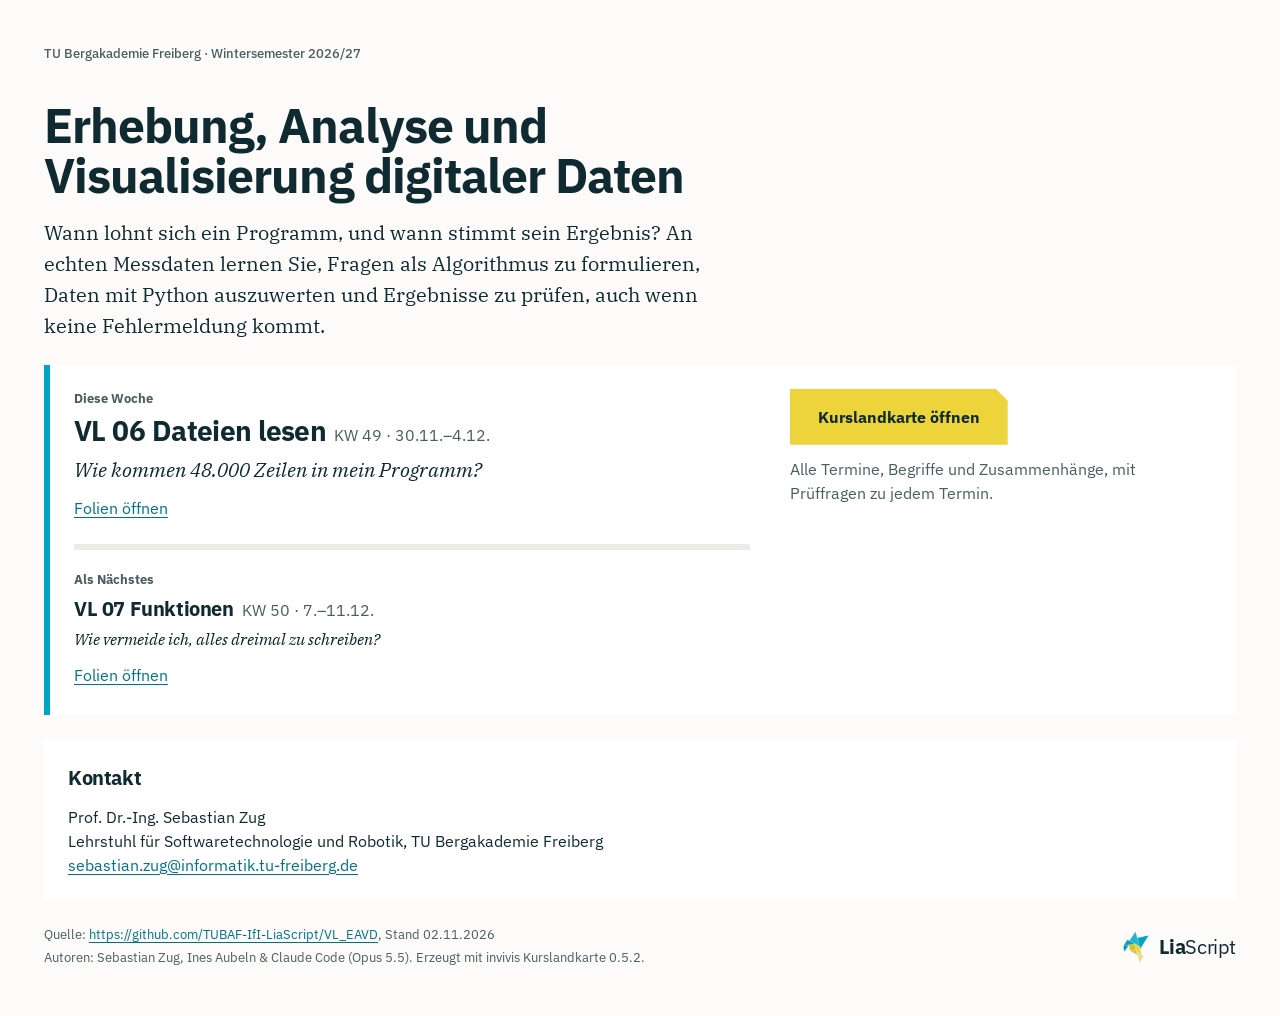
==== docs/index.html @ 2796452f "VL 02: Datensatzauszug, Fehlerübung, Mermaid-Grafik, helle Konsole Rückblick mit Auszug aus fichtelb" ====
<!doctype html>
<html lang="de">
<head>
<meta charset="utf-8">
<meta name="viewport" content="width=device-width, initial-scale=1">
<meta name="description" content="Wann lohnt sich ein Programm, und wann stimmt sein Ergebnis? An echten Messdaten lernen Sie, Fragen als Algorithmus zu formulieren, Daten mit Python auszuwerten und Ergebnisse zu prüfen, auch wenn keine Fehlermeldung kommt.">
<meta name="author" content="Sebastian Zug, Ines Aubeln &amp; Claude Code (Opus 5.5)">
<meta name="generator" content="invivis-kurslandkarte 0.5.2">
<title>Erhebung, Analyse und Visualisierung digitaler Daten</title>
<link rel="preconnect" href="https://fonts.googleapis.com">
<link rel="preconnect" href="https://fonts.gstatic.com" crossorigin>
<link rel="stylesheet" href="https://fonts.googleapis.com/css2?family=IBM+Plex+Sans:wght@400;500;700&family=IBM+Plex+Serif:ital,wght@0,400;0,600;1,400&display=swap">
<style>
/* Kursseite nach der Lia Designsprache (Version 82), gleiche Bausteine wie die Kurslandkarte:
   Tinte auf Papier · IBM Plex · Flächen mit 6-px-Fuge · Radius 0 · Größen 13/16/20/28/48 · eine Hauptaktion in Raps */
:root {
  --bg: #FCFBF9; --surface: #FFFFFF; --gap: #ECEBE7; --ink: #0F2A30; --muted: #4A5D61;
  --link: #00718A; --brand: #00A3C7; --action: #ECD43A; --on-action: #0F2A30; --on-ink: #FCFBF9; --focus: #0F2A30;
  --sans: "IBM Plex Sans", "Segoe UI", system-ui, sans-serif;
  --serif: "IBM Plex Serif", Georgia, serif;
  --cut: 12px;
  color-scheme: light;
}
@media (prefers-color-scheme: dark) {
  :root:not([data-theme="light"]) { --bg: #0A1C21; --surface: #10292F; --gap: #173840; --ink: #EEF2F1; --muted: #A9BCBF; --link: #7FD3E6; --on-ink: #0F2A30; --focus: #ECD43A; color-scheme: dark; }
}
:root[data-theme="dark"] { --bg: #0A1C21; --surface: #10292F; --gap: #173840; --ink: #EEF2F1; --muted: #A9BCBF; --link: #7FD3E6; --on-ink: #0F2A30; --focus: #ECD43A; color-scheme: dark; }
* { box-sizing: border-box; }
body { margin: 0; background: var(--bg); color: var(--ink); font-family: var(--sans); font-size: 16px; line-height: 1.5; }
a { color: var(--link); text-underline-offset: 3px; }
:focus-visible { outline: 3px solid var(--focus); outline-offset: 3px; }
p { margin: 0; }
.wrap {
  max-width: 1240px; margin: 0 auto; display: grid; gap: 24px;
  padding-left: max(24px, env(safe-area-inset-left, 0px)); padding-right: max(24px, env(safe-area-inset-right, 0px)); padding-block: 32px 40px;
}
@media (max-width: 600px) { .wrap { padding-left: max(16px, env(safe-area-inset-left, 0px)); padding-right: max(16px, env(safe-area-inset-right, 0px)); padding-block: 24px 32px; } }

/* Kopf: wie in der Karte, eine Zeile */
.kopf { display: flex; flex-wrap: wrap; align-items: center; gap: 8px 16px; min-height: 44px; }
.kopf picture, .kopf img { display: block; height: 40px; width: auto; flex: none; }
.kopf .kicker { font-size: 13px; font-weight: 500; color: var(--muted); }

/* Titel */
.titel { display: grid; gap: 16px; max-width: 70ch; }
h1 { margin: 0; font-size: 48px; font-weight: 700; line-height: 1.05; letter-spacing: -0.02em; text-wrap: balance; }
@media (max-width: 600px) { h1 { font-size: 28px; } }
.lead { font-family: var(--serif); font-size: 20px; line-height: 1.55; }

/* Woche: Fläche mit Lia-Blau-Kante; links die Termine, rechts die Hauptaktion */
.woche {
  background: var(--surface); box-shadow: inset 6px 0 0 var(--brand);
  padding: 24px 24px 24px 30px;
  display: grid; grid-template-columns: minmax(0, 1.6fr) minmax(0, 1fr); gap: 24px 40px; align-items: start;
}
@media (max-width: 860px) { .woche { grid-template-columns: minmax(0, 1fr); } }
.termine { display: grid; gap: 20px; min-width: 0; }
.termin { display: grid; gap: 8px; }
.termin-gruppe { display: grid; gap: 8px; }
.termin-gruppe + .termin-gruppe { padding-top: 26px; box-shadow: inset 0 6px 0 var(--gap); }
.w-kicker { font-size: 13px; font-weight: 700; color: var(--muted); }
.w-titel { font-size: 28px; font-weight: 700; letter-spacing: -0.02em; line-height: 1.1; }
.w-titel .d { font-size: 16px; font-weight: 400; letter-spacing: 0; color: var(--muted); margin-inline-start: 8px; }
.termin.klein .w-titel { font-size: 20px; }
.w-frage { font-family: var(--serif); font-size: 20px; font-style: italic; line-height: 1.45; }
.termin.klein .w-frage { font-size: 16px; }
.w-links { display: flex; flex-wrap: wrap; gap: 4px 20px; }
.w-links a, .w-links span { min-height: 32px; display: inline-flex; align-items: center; }
.w-links span { color: var(--muted); }
.aktion { display: grid; gap: 12px; align-content: start; }
.aktion p { color: var(--muted); }
/* Hauptaktion: Raps, 45°-Schnitt oben rechts – die einzige auf der Seite */
.karte {
  display: inline-flex; align-items: center; width: fit-content; min-height: 56px; padding: 0 28px;
  background: var(--action); color: var(--on-action); font-weight: 700; text-decoration: none;
  clip-path: polygon(0 0, calc(100% - var(--cut)) 0, 100% var(--cut), 100% 100%, 0 100%);
}
.karte:visited { color: var(--on-action); }
.karte:hover { text-decoration: underline; }
.karte:focus-visible { clip-path: none; }

/* Inhalte als Flächen mit Fuge */
.inhalte { display: grid; grid-template-columns: repeat(auto-fit, minmax(min(100%, 360px), 1fr)); gap: 6px; }
.inhalte:empty { display: none; }
.inhalte > section { background: var(--surface); padding: 24px; display: grid; gap: 12px; align-content: start; min-width: 0; }
.inhalte h2 { margin: 0; font-size: 20px; font-weight: 700; letter-spacing: -0.02em; }
.inhalte ol, .inhalte ul { margin: 0; padding-left: 1.3em; display: grid; gap: 6px; }
.inhalte dl { margin: 0; display: grid; grid-template-columns: max-content 1fr; gap: 6px 24px; }
.inhalte dt { color: var(--muted); }
.inhalte dd { margin: 0; }
@media (max-width: 560px) { .inhalte dl { grid-template-columns: 1fr; gap: 2px; } .inhalte dd { margin-bottom: 8px; } }

footer { font-size: 13px; color: var(--muted); display: grid; grid-template-columns: minmax(0, 1fr); gap: 4px; }
footer p:empty { display: none; }
.fuss-marke { display: inline-flex; align-items: center; gap: 10px; width: fit-content; min-height: 44px; margin-bottom: 8px; color: var(--ink); text-decoration: none; }
.fuss-marke picture, .fuss-marke img { display: block; height: 32px; width: auto; }
.lia-wordmark { font-size: 20px; font-weight: 400; letter-spacing: -0.02em; }
.lia-wordmark b { font-weight: 700; }
.fuss-marke:hover .lia-wordmark { text-decoration: underline; text-underline-offset: 3px; }
/* Marke am rechten Rand, Text links in einer Spalte */
footer { grid-template-columns: minmax(0, 1fr) auto; column-gap: 32px; }
footer > p { grid-column: 1; }
footer > .fuss-marke { grid-column: 2; grid-row: 1 / span 4; justify-self: end; align-self: start; margin-bottom: 0; }
@media (max-width: 600px) { footer { grid-template-columns: minmax(0, 1fr); } footer > .fuss-marke { grid-column: 1; grid-row: auto; order: 9; margin-top: 8px; } }

</style>
</head>
<body>
<div class="wrap">
  <header class="kopf"><span class="kicker">TU Bergakademie Freiberg · Wintersemester 2026/27</span></header>

  <div class="titel">
    <h1>Erhebung, Analyse und Visualisierung digitaler Daten</h1>
    <p class="lead">Wann lohnt sich ein Programm, und wann stimmt sein Ergebnis? An echten Messdaten lernen Sie, Fragen als Algorithmus zu formulieren, Daten mit Python auszuwerten und Ergebnisse zu prüfen, auch wenn keine Fehlermeldung kommt.</p>
  </div>

  <section class="woche" aria-label="Aktuelle Termine">
    <div class="termine" id="woche" aria-live="polite"></div>
    <div class="aktion">
      <a class="karte" href="kurslandkarte/">Kurslandkarte öffnen</a>
      <p>Alle Termine, Begriffe und Zusammenhänge, mit Prüffragen zu jedem Termin.</p>
    </div>
  </section>

  <div class="inhalte" id="inhalte"><h2>Kontakt</h2>
<p>Prof. Dr.-Ing. Sebastian Zug<br>Lehrstuhl für Softwaretechnologie und Robotik, TU Bergakademie Freiberg<br><a href="mailto:sebastian.zug@informatik.tu-freiberg.de">sebastian.zug@informatik.tu-freiberg.de</a></p></div>

  <footer>
    <a class="fuss-marke" href="https://liascript.github.io/" title="LiaScript"><picture><source srcset="[data-uri]" media="(prefers-color-scheme: dark)"><img src="[data-uri]" alt="LiaScript" height="40"></picture><span class="lia-wordmark"><b>Lia</b>Script</span></a>
    <p></p>
    <p>Quelle: <a href="https://github.com/TUBAF-IfI-LiaScript/VL_EAVD">https://github.com/TUBAF-IfI-LiaScript/VL_EAVD</a>, Stand 02.11.2026</p>
    <p>Autoren: Sebastian Zug, Ines Aubeln &amp; Claude Code (Opus 5.5). Erzeugt mit invivis Kurslandkarte 0.5.2.</p>
  </footer>
</div>
<script id="termine" type="application/json">[{"key": "0", "label": "VL 00", "kurz": "Motivation", "datum": "2026-10-19", "wann": "KW 43 · 19.–23.10.", "url": "https://liascript.github.io/course/?https://raw.githubusercontent.com/TUBAF-IfI-LiaScript/VL_EAVD/master/00_Motivation.md", "frage": "Warum sollte ich programmieren lernen?", "pdf": "pdf/00_Motivation.pdf"}, {"key": "1", "label": "VL 01", "kurz": "Problem → Programm", "datum": "2026-10-26", "wann": "KW 44 · 26.–30.10.", "url": "https://liascript.github.io/course/?https://raw.githubusercontent.com/TUBAF-IfI-LiaScript/VL_EAVD/master/01_VomProblemZumProgramm.md", "frage": "Wo hört die Tabellenkalkulation auf?", "pdf": "pdf/01_VomProblemZumProgramm.pdf"}, {"key": "2", "label": "VL 02", "kurz": "Erste Schritte", "datum": "2026-11-02", "wann": "KW 45 · 2.–6.11.", "url": "https://liascript.github.io/course/?https://raw.githubusercontent.com/TUBAF-IfI-LiaScript/VL_EAVD/master/02_ErsteSchritte.md", "frage": "Was macht der Rechner mit „-1,9“ aus unserer Datei?", "pdf": "pdf/02_ErsteSchritte.pdf"}, {"key": "3", "label": "VL 03", "kurz": "Prüfen & Wiederholen", "datum": "2026-11-09", "wann": "KW 46 · 9.–13.11.", "url": "https://liascript.github.io/course/?https://raw.githubusercontent.com/TUBAF-IfI-LiaScript/VL_EAVD/master/03_PruefenUndWiederholen.md", "frage": "An wie vielen Tagen gab es 2024 Frost?", "pdf": null}, {"key": "4", "label": "VL 04", "kurz": "Muster", "datum": "2026-11-16", "wann": "KW 47 · 16.–20.11.", "url": "https://liascript.github.io/course/?https://raw.githubusercontent.com/TUBAF-IfI-LiaScript/VL_EAVD/master/04_MusterInMessreihen.md", "frage": "Wie lang war die längste Frostperiode?", "pdf": null}, {"key": "5", "label": "VL 05", "kurz": "Daten sammeln", "datum": "2026-11-23", "wann": "KW 48 · 23.–27.11.", "url": "https://liascript.github.io/course/?https://raw.githubusercontent.com/TUBAF-IfI-LiaScript/VL_EAVD/master/05_DatenSammeln.md", "frage": "Welches war der wärmste Tag jedes Jahres?", "pdf": null}, {"key": "6", "label": "VL 06", "kurz": "Dateien lesen", "datum": "2026-11-30", "wann": "KW 49 · 30.11.–4.12.", "url": "https://liascript.github.io/course/?https://raw.githubusercontent.com/TUBAF-IfI-LiaScript/VL_EAVD/master/06_DateienLesen.md", "frage": "Wie kommen 48.000 Zeilen in mein Programm?", "pdf": null}, {"key": "7", "label": "VL 07", "kurz": "Funktionen", "datum": "2026-12-07", "wann": "KW 50 · 7.–11.12.", "url": "https://liascript.github.io/course/?https://raw.githubusercontent.com/TUBAF-IfI-LiaScript/VL_EAVD/master/07_Funktionen.md", "frage": "Wie vermeide ich, alles dreimal zu schreiben?", "pdf": null}, {"key": "8", "label": "VL 08", "kurz": "Demo MicroPython", "datum": "2026-12-14", "wann": "KW 51 · 14.–18.12.", "url": "https://liascript.github.io/course/?https://raw.githubusercontent.com/TUBAF-IfI-LiaScript/VL_EAVD/master/08_DemoMicroPython.md", "frage": "Wo kommen die Daten eigentlich her?", "pdf": null}, {"key": "9", "label": "VL 09", "kurz": "Strukturieren", "datum": "2027-01-04", "wann": "KW 1 · 4.–8.1.", "url": "https://liascript.github.io/course/?https://raw.githubusercontent.com/TUBAF-IfI-LiaScript/VL_EAVD/master/09_ProgrammeStrukturieren.md", "frage": "Wie organisiere ich Code, der wächst?", "pdf": null}, {"key": "10", "label": "VL 10", "kurz": "NumPy", "datum": "2027-01-11", "wann": "KW 2 · 11.–15.1.", "url": "https://liascript.github.io/course/?https://raw.githubusercontent.com/TUBAF-IfI-LiaScript/VL_EAVD/master/10_Bibliotheken.md", "frage": "Warum muss ich das Rad nicht neu erfinden?", "pdf": null}, {"key": "11", "label": "VL 11", "kurz": "pandas I", "datum": "2027-01-18", "wann": "KW 3 · 18.–22.1.", "url": "https://liascript.github.io/course/?https://raw.githubusercontent.com/TUBAF-IfI-LiaScript/VL_EAVD/master/11_PandasEinlesen.md", "frage": "48.000 Zeilen in einer Anweisung?", "pdf": null}, {"key": "12", "label": "VL 12", "kurz": "pandas II", "datum": "2027-01-25", "wann": "KW 4 · 25.–29.1.", "url": "https://liascript.github.io/course/?https://raw.githubusercontent.com/TUBAF-IfI-LiaScript/VL_EAVD/master/12_PandasAggregieren.md", "frage": "Wie fasse ich Jahrzehnte zusammen?", "pdf": null}, {"key": "13", "label": "VL 13", "kurz": "Visualisierung", "datum": "2027-02-01", "wann": "KW 5 · 1.–5.2.", "url": "https://liascript.github.io/course/?https://raw.githubusercontent.com/TUBAF-IfI-LiaScript/VL_EAVD/master/13_Visualisierung.md", "frage": "Wie zeige ich, was ich gefunden habe?", "pdf": null}, {"key": "14", "label": "VL 14", "kurz": "Datenqualität", "datum": "2027-02-08", "wann": "KW 6 · 8.–12.2.", "url": "https://liascript.github.io/course/?https://raw.githubusercontent.com/TUBAF-IfI-LiaScript/VL_EAVD/master/14_Datenqualitaet.md", "frage": "Kann ich meinem Ergebnis trauen?", "pdf": null}]</script>
<script>
// Abschnitte (Lernziele, Organisation, Kontakt) kommen als <h2>…</h2> + Inhalt; je Abschnitt eine Fläche
(() => {
  const box = document.getElementById("inhalte");
  const teile = []; let cur = null;
  [...box.childNodes].forEach(n => {
    if (n.nodeType === 1 && n.tagName === "H2") { cur = document.createElement("section"); teile.push(cur); }
    if (cur && !(n.nodeType === 3 && !n.textContent.trim())) cur.appendChild(n);
  });
  box.replaceChildren(...teile);
})();
// Termine: diese Woche (sonst der erste), danach die nächste Woche mit Terminen
const T = JSON.parse(document.getElementById("termine").textContent);
const heute = new Date(); heute.setHours(12, 0, 0, 0);
const iso = (d) => d.toISOString().slice(0, 10);
const montag = new Date(heute); montag.setDate(heute.getDate() - ((heute.getDay() + 6) % 7));
const sonntag = new Date(montag); sonntag.setDate(montag.getDate() + 6);
const termin = (t, klein) => `<div class="termin${klein ? " klein" : ""}">
  <p class="w-titel">${t.label} ${t.kurz}<span class="d">${t.wann}</span></p>
  ${t.frage ? `<p class="w-frage">${t.frage}</p>` : ""}
  <div class="w-links">${t.url ? `<a href="${t.url}">Folien öffnen</a>` : `<span>Material folgt</span>`}${t.pdf ? `<a href="${t.pdf}" title="Druckfassung; Quizze und Code laufen nur in den Folien">PDF öffnen</a>` : ""}</div>
</div>`;
const diese = T.filter(t => t.datum >= iso(montag) && t.datum <= iso(sonntag));
const erster = T.find(t => t.datum > iso(sonntag));
let naechste = [];
if (erster) {
  const [y, m, d] = erster.datum.split("-").map(Number);
  const mo = new Date(Date.UTC(y, m - 1, d)); mo.setUTCDate(mo.getUTCDate() - ((mo.getUTCDay() + 6) % 7));
  const so = new Date(mo); so.setUTCDate(mo.getUTCDate() + 6);
  naechste = T.filter(t => t.datum >= iso(mo) && t.datum <= iso(so));
}
const teile = [];
if (diese.length) teile.push(`<span class="w-kicker">Diese Woche</span>` + diese.map(t => termin(t, false)).join(""));
if (naechste.length) teile.push(`<span class="w-kicker">${T[0].datum > iso(heute) ? "Los geht es mit" : "Als Nächstes"}</span>` + naechste.map(t => termin(t, diese.length > 0)).join(""));
const box = document.getElementById("woche");
if (teile.length) box.innerHTML = teile.map(x => `<div class="termin-gruppe">${x}</div>`).join("");
else box.innerHTML = `<span class="w-kicker">Semester beendet</span><p>Alle Termine finden Sie in der Kurslandkarte.</p>`;
</script>
</body>
</html>
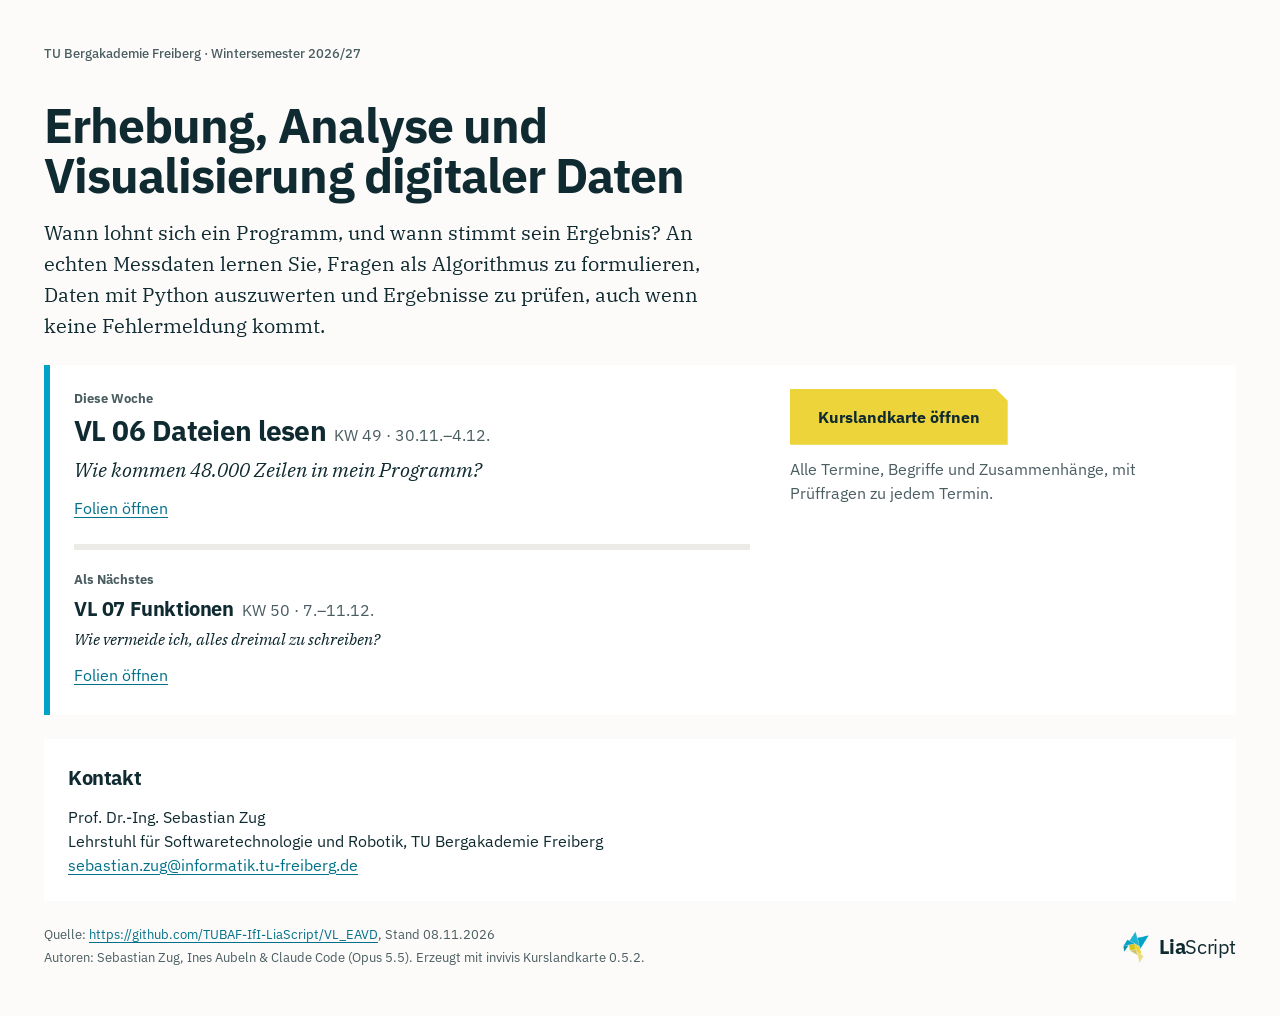
==== commit 8ec2b98c: "VL 03 freigegeben, PDF vorab; helle Konsole zentral für alle Vorlesungen VL 03 in FREIGEGEBEN und PD" ====
--- a/docs/index.html
+++ b/docs/index.html
@@ -128,11 +128,11 @@
   <footer>
     <a class="fuss-marke" href="https://liascript.github.io/" title="LiaScript"><picture><source srcset="[data-uri]" media="(prefers-color-scheme: dark)"><img src="[data-uri]" alt="LiaScript" height="40"></picture><span class="lia-wordmark"><b>Lia</b>Script</span></a>
     <p></p>
-    <p>Quelle: <a href="https://github.com/TUBAF-IfI-LiaScript/VL_EAVD">https://github.com/TUBAF-IfI-LiaScript/VL_EAVD</a>, Stand 02.11.2026</p>
+    <p>Quelle: <a href="https://github.com/TUBAF-IfI-LiaScript/VL_EAVD">https://github.com/TUBAF-IfI-LiaScript/VL_EAVD</a>, Stand 08.11.2026</p>
     <p>Autoren: Sebastian Zug, Ines Aubeln &amp; Claude Code (Opus 5.5). Erzeugt mit invivis Kurslandkarte 0.5.2.</p>
   </footer>
 </div>
-<script id="termine" type="application/json">[{"key": "0", "label": "VL 00", "kurz": "Motivation", "datum": "2026-10-19", "wann": "KW 43 · 19.–23.10.", "url": "https://liascript.github.io/course/?https://raw.githubusercontent.com/TUBAF-IfI-LiaScript/VL_EAVD/master/00_Motivation.md", "frage": "Warum sollte ich programmieren lernen?", "pdf": "pdf/00_Motivation.pdf"}, {"key": "1", "label": "VL 01", "kurz": "Problem → Programm", "datum": "2026-10-26", "wann": "KW 44 · 26.–30.10.", "url": "https://liascript.github.io/course/?https://raw.githubusercontent.com/TUBAF-IfI-LiaScript/VL_EAVD/master/01_VomProblemZumProgramm.md", "frage": "Wo hört die Tabellenkalkulation auf?", "pdf": "pdf/01_VomProblemZumProgramm.pdf"}, {"key": "2", "label": "VL 02", "kurz": "Erste Schritte", "datum": "2026-11-02", "wann": "KW 45 · 2.–6.11.", "url": "https://liascript.github.io/course/?https://raw.githubusercontent.com/TUBAF-IfI-LiaScript/VL_EAVD/master/02_ErsteSchritte.md", "frage": "Was macht der Rechner mit „-1,9“ aus unserer Datei?", "pdf": "pdf/02_ErsteSchritte.pdf"}, {"key": "3", "label": "VL 03", "kurz": "Prüfen & Wiederholen", "datum": "2026-11-09", "wann": "KW 46 · 9.–13.11.", "url": "https://liascript.github.io/course/?https://raw.githubusercontent.com/TUBAF-IfI-LiaScript/VL_EAVD/master/03_PruefenUndWiederholen.md", "frage": "An wie vielen Tagen gab es 2024 Frost?", "pdf": null}, {"key": "4", "label": "VL 04", "kurz": "Muster", "datum": "2026-11-16", "wann": "KW 47 · 16.–20.11.", "url": "https://liascript.github.io/course/?https://raw.githubusercontent.com/TUBAF-IfI-LiaScript/VL_EAVD/master/04_MusterInMessreihen.md", "frage": "Wie lang war die längste Frostperiode?", "pdf": null}, {"key": "5", "label": "VL 05", "kurz": "Daten sammeln", "datum": "2026-11-23", "wann": "KW 48 · 23.–27.11.", "url": "https://liascript.github.io/course/?https://raw.githubusercontent.com/TUBAF-IfI-LiaScript/VL_EAVD/master/05_DatenSammeln.md", "frage": "Welches war der wärmste Tag jedes Jahres?", "pdf": null}, {"key": "6", "label": "VL 06", "kurz": "Dateien lesen", "datum": "2026-11-30", "wann": "KW 49 · 30.11.–4.12.", "url": "https://liascript.github.io/course/?https://raw.githubusercontent.com/TUBAF-IfI-LiaScript/VL_EAVD/master/06_DateienLesen.md", "frage": "Wie kommen 48.000 Zeilen in mein Programm?", "pdf": null}, {"key": "7", "label": "VL 07", "kurz": "Funktionen", "datum": "2026-12-07", "wann": "KW 50 · 7.–11.12.", "url": "https://liascript.github.io/course/?https://raw.githubusercontent.com/TUBAF-IfI-LiaScript/VL_EAVD/master/07_Funktionen.md", "frage": "Wie vermeide ich, alles dreimal zu schreiben?", "pdf": null}, {"key": "8", "label": "VL 08", "kurz": "Demo MicroPython", "datum": "2026-12-14", "wann": "KW 51 · 14.–18.12.", "url": "https://liascript.github.io/course/?https://raw.githubusercontent.com/TUBAF-IfI-LiaScript/VL_EAVD/master/08_DemoMicroPython.md", "frage": "Wo kommen die Daten eigentlich her?", "pdf": null}, {"key": "9", "label": "VL 09", "kurz": "Strukturieren", "datum": "2027-01-04", "wann": "KW 1 · 4.–8.1.", "url": "https://liascript.github.io/course/?https://raw.githubusercontent.com/TUBAF-IfI-LiaScript/VL_EAVD/master/09_ProgrammeStrukturieren.md", "frage": "Wie organisiere ich Code, der wächst?", "pdf": null}, {"key": "10", "label": "VL 10", "kurz": "NumPy", "datum": "2027-01-11", "wann": "KW 2 · 11.–15.1.", "url": "https://liascript.github.io/course/?https://raw.githubusercontent.com/TUBAF-IfI-LiaScript/VL_EAVD/master/10_Bibliotheken.md", "frage": "Warum muss ich das Rad nicht neu erfinden?", "pdf": null}, {"key": "11", "label": "VL 11", "kurz": "pandas I", "datum": "2027-01-18", "wann": "KW 3 · 18.–22.1.", "url": "https://liascript.github.io/course/?https://raw.githubusercontent.com/TUBAF-IfI-LiaScript/VL_EAVD/master/11_PandasEinlesen.md", "frage": "48.000 Zeilen in einer Anweisung?", "pdf": null}, {"key": "12", "label": "VL 12", "kurz": "pandas II", "datum": "2027-01-25", "wann": "KW 4 · 25.–29.1.", "url": "https://liascript.github.io/course/?https://raw.githubusercontent.com/TUBAF-IfI-LiaScript/VL_EAVD/master/12_PandasAggregieren.md", "frage": "Wie fasse ich Jahrzehnte zusammen?", "pdf": null}, {"key": "13", "label": "VL 13", "kurz": "Visualisierung", "datum": "2027-02-01", "wann": "KW 5 · 1.–5.2.", "url": "https://liascript.github.io/course/?https://raw.githubusercontent.com/TUBAF-IfI-LiaScript/VL_EAVD/master/13_Visualisierung.md", "frage": "Wie zeige ich, was ich gefunden habe?", "pdf": null}, {"key": "14", "label": "VL 14", "kurz": "Datenqualität", "datum": "2027-02-08", "wann": "KW 6 · 8.–12.2.", "url": "https://liascript.github.io/course/?https://raw.githubusercontent.com/TUBAF-IfI-LiaScript/VL_EAVD/master/14_Datenqualitaet.md", "frage": "Kann ich meinem Ergebnis trauen?", "pdf": null}]</script>
+<script id="termine" type="application/json">[{"key": "0", "label": "VL 00", "kurz": "Motivation", "datum": "2026-10-19", "wann": "KW 43 · 19.–23.10.", "url": "https://liascript.github.io/course/?https://raw.githubusercontent.com/TUBAF-IfI-LiaScript/VL_EAVD/master/00_Motivation.md", "frage": "Warum sollte ich programmieren lernen?", "pdf": "pdf/00_Motivation.pdf"}, {"key": "1", "label": "VL 01", "kurz": "Problem → Programm", "datum": "2026-10-26", "wann": "KW 44 · 26.–30.10.", "url": "https://liascript.github.io/course/?https://raw.githubusercontent.com/TUBAF-IfI-LiaScript/VL_EAVD/master/01_VomProblemZumProgramm.md", "frage": "Wo hört die Tabellenkalkulation auf?", "pdf": "pdf/01_VomProblemZumProgramm.pdf"}, {"key": "2", "label": "VL 02", "kurz": "Erste Schritte", "datum": "2026-11-02", "wann": "KW 45 · 2.–6.11.", "url": "https://liascript.github.io/course/?https://raw.githubusercontent.com/TUBAF-IfI-LiaScript/VL_EAVD/master/02_ErsteSchritte.md", "frage": "Was macht der Rechner mit „-1,9“ aus unserer Datei?", "pdf": "pdf/02_ErsteSchritte.pdf"}, {"key": "3", "label": "VL 03", "kurz": "Prüfen & Wiederholen", "datum": "2026-11-09", "wann": "KW 46 · 9.–13.11.", "url": "https://liascript.github.io/course/?https://raw.githubusercontent.com/TUBAF-IfI-LiaScript/VL_EAVD/master/03_PruefenUndWiederholen.md", "frage": "An wie vielen Tagen gab es 2024 Frost?", "pdf": "pdf/03_PruefenUndWiederholen.pdf"}, {"key": "4", "label": "VL 04", "kurz": "Muster", "datum": "2026-11-16", "wann": "KW 47 · 16.–20.11.", "url": "https://liascript.github.io/course/?https://raw.githubusercontent.com/TUBAF-IfI-LiaScript/VL_EAVD/master/04_MusterInMessreihen.md", "frage": "Wie lang war die längste Frostperiode?", "pdf": null}, {"key": "5", "label": "VL 05", "kurz": "Daten sammeln", "datum": "2026-11-23", "wann": "KW 48 · 23.–27.11.", "url": "https://liascript.github.io/course/?https://raw.githubusercontent.com/TUBAF-IfI-LiaScript/VL_EAVD/master/05_DatenSammeln.md", "frage": "Welches war der wärmste Tag jedes Jahres?", "pdf": null}, {"key": "6", "label": "VL 06", "kurz": "Dateien lesen", "datum": "2026-11-30", "wann": "KW 49 · 30.11.–4.12.", "url": "https://liascript.github.io/course/?https://raw.githubusercontent.com/TUBAF-IfI-LiaScript/VL_EAVD/master/06_DateienLesen.md", "frage": "Wie kommen 48.000 Zeilen in mein Programm?", "pdf": null}, {"key": "7", "label": "VL 07", "kurz": "Funktionen", "datum": "2026-12-07", "wann": "KW 50 · 7.–11.12.", "url": "https://liascript.github.io/course/?https://raw.githubusercontent.com/TUBAF-IfI-LiaScript/VL_EAVD/master/07_Funktionen.md", "frage": "Wie vermeide ich, alles dreimal zu schreiben?", "pdf": null}, {"key": "8", "label": "VL 08", "kurz": "Demo MicroPython", "datum": "2026-12-14", "wann": "KW 51 · 14.–18.12.", "url": "https://liascript.github.io/course/?https://raw.githubusercontent.com/TUBAF-IfI-LiaScript/VL_EAVD/master/08_DemoMicroPython.md", "frage": "Wo kommen die Daten eigentlich her?", "pdf": null}, {"key": "9", "label": "VL 09", "kurz": "Strukturieren", "datum": "2027-01-04", "wann": "KW 1 · 4.–8.1.", "url": "https://liascript.github.io/course/?https://raw.githubusercontent.com/TUBAF-IfI-LiaScript/VL_EAVD/master/09_ProgrammeStrukturieren.md", "frage": "Wie organisiere ich Code, der wächst?", "pdf": null}, {"key": "10", "label": "VL 10", "kurz": "NumPy", "datum": "2027-01-11", "wann": "KW 2 · 11.–15.1.", "url": "https://liascript.github.io/course/?https://raw.githubusercontent.com/TUBAF-IfI-LiaScript/VL_EAVD/master/10_Bibliotheken.md", "frage": "Warum muss ich das Rad nicht neu erfinden?", "pdf": null}, {"key": "11", "label": "VL 11", "kurz": "pandas I", "datum": "2027-01-18", "wann": "KW 3 · 18.–22.1.", "url": "https://liascript.github.io/course/?https://raw.githubusercontent.com/TUBAF-IfI-LiaScript/VL_EAVD/master/11_PandasEinlesen.md", "frage": "48.000 Zeilen in einer Anweisung?", "pdf": null}, {"key": "12", "label": "VL 12", "kurz": "pandas II", "datum": "2027-01-25", "wann": "KW 4 · 25.–29.1.", "url": "https://liascript.github.io/course/?https://raw.githubusercontent.com/TUBAF-IfI-LiaScript/VL_EAVD/master/12_PandasAggregieren.md", "frage": "Wie fasse ich Jahrzehnte zusammen?", "pdf": null}, {"key": "13", "label": "VL 13", "kurz": "Visualisierung", "datum": "2027-02-01", "wann": "KW 5 · 1.–5.2.", "url": "https://liascript.github.io/course/?https://raw.githubusercontent.com/TUBAF-IfI-LiaScript/VL_EAVD/master/13_Visualisierung.md", "frage": "Wie zeige ich, was ich gefunden habe?", "pdf": null}, {"key": "14", "label": "VL 14", "kurz": "Datenqualität", "datum": "2027-02-08", "wann": "KW 6 · 8.–12.2.", "url": "https://liascript.github.io/course/?https://raw.githubusercontent.com/TUBAF-IfI-LiaScript/VL_EAVD/master/14_Datenqualitaet.md", "frage": "Kann ich meinem Ergebnis trauen?", "pdf": null}]</script>
 <script>
 // Abschnitte (Lernziele, Organisation, Kontakt) kommen als <h2>…</h2> + Inhalt; je Abschnitt eine Fläche
 (() => {
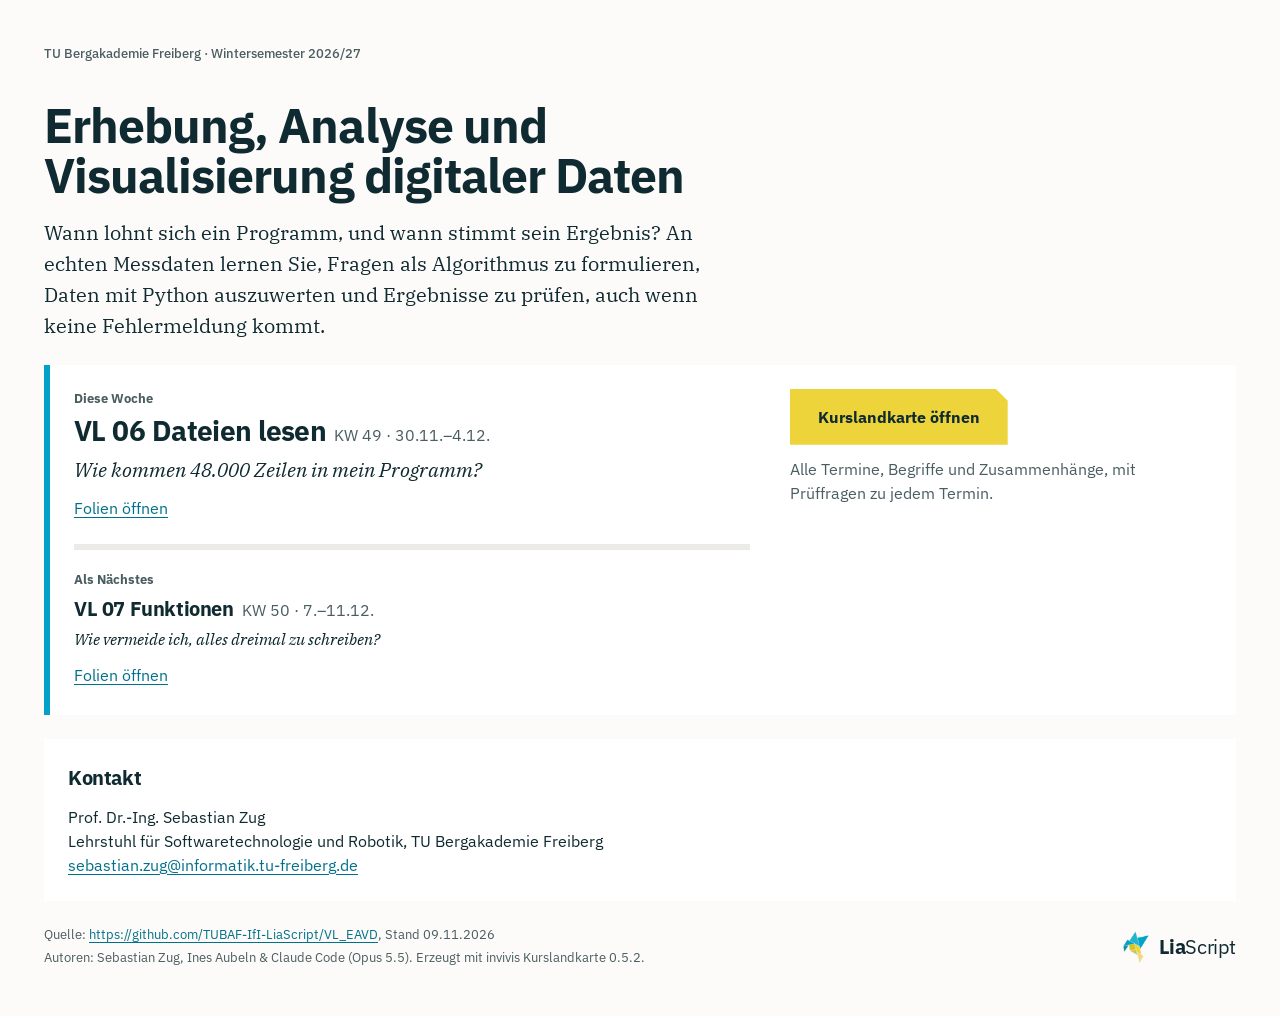
==== commit 7fd1b276: "Startseite: Stand 09.11.2026 Co-Authored-By: Claude Opus 5.5 <noreply@anthropic.com>" ====
--- a/docs/index.html
+++ b/docs/index.html
@@ -128,7 +128,7 @@
   <footer>
     <a class="fuss-marke" href="https://liascript.github.io/" title="LiaScript"><picture><source srcset="[data-uri]" media="(prefers-color-scheme: dark)"><img src="[data-uri]" alt="LiaScript" height="40"></picture><span class="lia-wordmark"><b>Lia</b>Script</span></a>
     <p></p>
-    <p>Quelle: <a href="https://github.com/TUBAF-IfI-LiaScript/VL_EAVD">https://github.com/TUBAF-IfI-LiaScript/VL_EAVD</a>, Stand 08.11.2026</p>
+    <p>Quelle: <a href="https://github.com/TUBAF-IfI-LiaScript/VL_EAVD">https://github.com/TUBAF-IfI-LiaScript/VL_EAVD</a>, Stand 09.11.2026</p>
     <p>Autoren: Sebastian Zug, Ines Aubeln &amp; Claude Code (Opus 5.5). Erzeugt mit invivis Kurslandkarte 0.5.2.</p>
   </footer>
 </div>
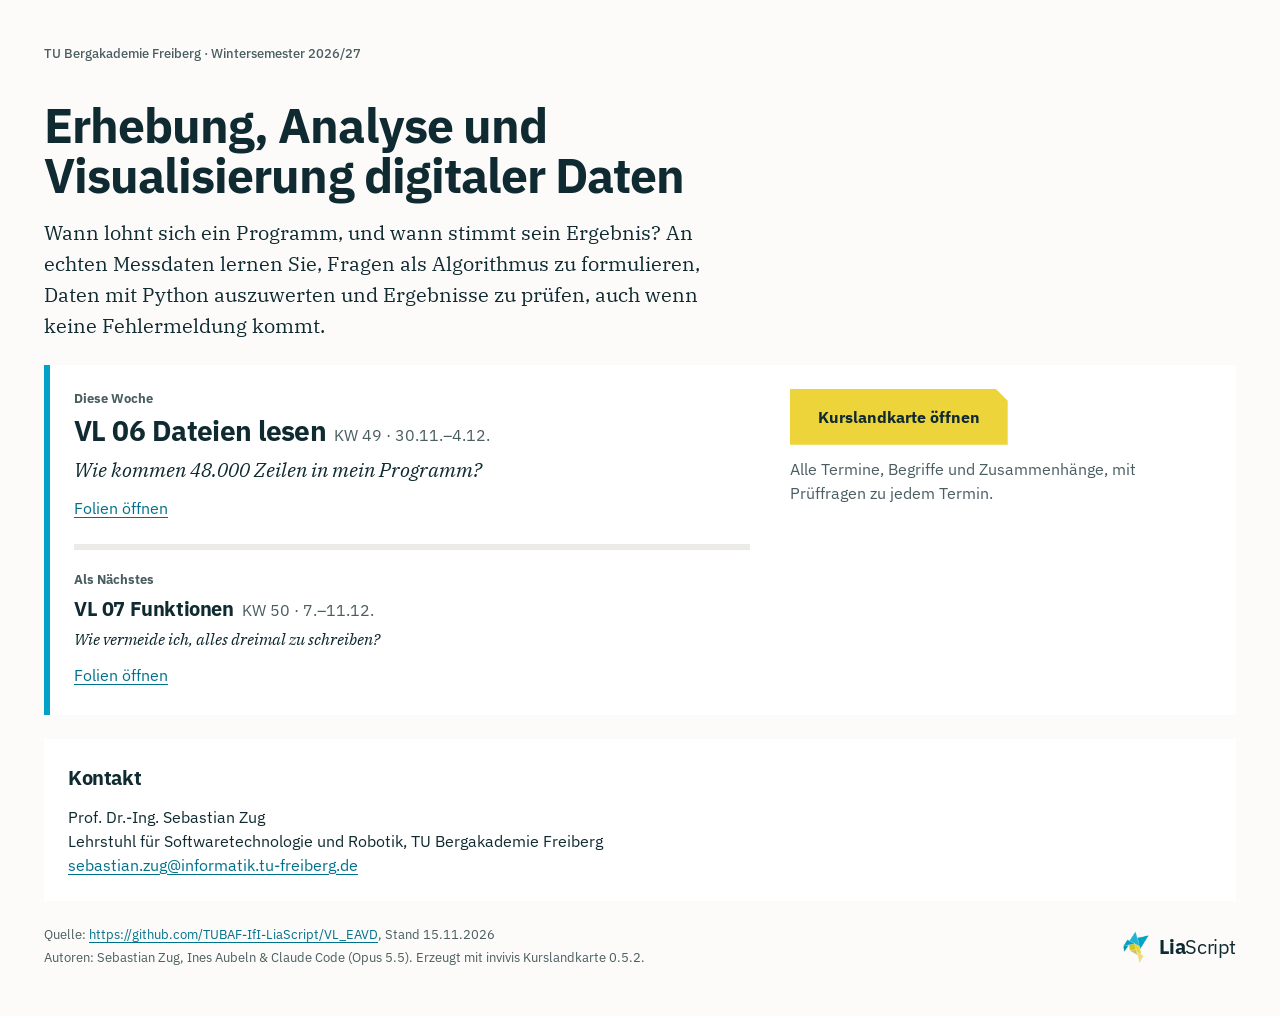
==== commit 460d849e: "VL 04 überarbeitet: Muster & Analysen, while-Übung, Kommazahlen; PDF vorab - Struktur: Übersicht „Mu" ====
--- a/docs/index.html
+++ b/docs/index.html
@@ -128,11 +128,11 @@
   <footer>
     <a class="fuss-marke" href="https://liascript.github.io/" title="LiaScript"><picture><source srcset="[data-uri]" media="(prefers-color-scheme: dark)"><img src="[data-uri]" alt="LiaScript" height="40"></picture><span class="lia-wordmark"><b>Lia</b>Script</span></a>
     <p></p>
-    <p>Quelle: <a href="https://github.com/TUBAF-IfI-LiaScript/VL_EAVD">https://github.com/TUBAF-IfI-LiaScript/VL_EAVD</a>, Stand 09.11.2026</p>
+    <p>Quelle: <a href="https://github.com/TUBAF-IfI-LiaScript/VL_EAVD">https://github.com/TUBAF-IfI-LiaScript/VL_EAVD</a>, Stand 15.11.2026</p>
     <p>Autoren: Sebastian Zug, Ines Aubeln &amp; Claude Code (Opus 5.5). Erzeugt mit invivis Kurslandkarte 0.5.2.</p>
   </footer>
 </div>
-<script id="termine" type="application/json">[{"key": "0", "label": "VL 00", "kurz": "Motivation", "datum": "2026-10-19", "wann": "KW 43 · 19.–23.10.", "url": "https://liascript.github.io/course/?https://raw.githubusercontent.com/TUBAF-IfI-LiaScript/VL_EAVD/master/00_Motivation.md", "frage": "Warum sollte ich programmieren lernen?", "pdf": "pdf/00_Motivation.pdf"}, {"key": "1", "label": "VL 01", "kurz": "Problem → Programm", "datum": "2026-10-26", "wann": "KW 44 · 26.–30.10.", "url": "https://liascript.github.io/course/?https://raw.githubusercontent.com/TUBAF-IfI-LiaScript/VL_EAVD/master/01_VomProblemZumProgramm.md", "frage": "Wo hört die Tabellenkalkulation auf?", "pdf": "pdf/01_VomProblemZumProgramm.pdf"}, {"key": "2", "label": "VL 02", "kurz": "Erste Schritte", "datum": "2026-11-02", "wann": "KW 45 · 2.–6.11.", "url": "https://liascript.github.io/course/?https://raw.githubusercontent.com/TUBAF-IfI-LiaScript/VL_EAVD/master/02_ErsteSchritte.md", "frage": "Was macht der Rechner mit „-1,9“ aus unserer Datei?", "pdf": "pdf/02_ErsteSchritte.pdf"}, {"key": "3", "label": "VL 03", "kurz": "Prüfen & Wiederholen", "datum": "2026-11-09", "wann": "KW 46 · 9.–13.11.", "url": "https://liascript.github.io/course/?https://raw.githubusercontent.com/TUBAF-IfI-LiaScript/VL_EAVD/master/03_PruefenUndWiederholen.md", "frage": "An wie vielen Tagen gab es 2024 Frost?", "pdf": "pdf/03_PruefenUndWiederholen.pdf"}, {"key": "4", "label": "VL 04", "kurz": "Muster", "datum": "2026-11-16", "wann": "KW 47 · 16.–20.11.", "url": "https://liascript.github.io/course/?https://raw.githubusercontent.com/TUBAF-IfI-LiaScript/VL_EAVD/master/04_MusterInMessreihen.md", "frage": "Wie lang war die längste Frostperiode?", "pdf": null}, {"key": "5", "label": "VL 05", "kurz": "Daten sammeln", "datum": "2026-11-23", "wann": "KW 48 · 23.–27.11.", "url": "https://liascript.github.io/course/?https://raw.githubusercontent.com/TUBAF-IfI-LiaScript/VL_EAVD/master/05_DatenSammeln.md", "frage": "Welches war der wärmste Tag jedes Jahres?", "pdf": null}, {"key": "6", "label": "VL 06", "kurz": "Dateien lesen", "datum": "2026-11-30", "wann": "KW 49 · 30.11.–4.12.", "url": "https://liascript.github.io/course/?https://raw.githubusercontent.com/TUBAF-IfI-LiaScript/VL_EAVD/master/06_DateienLesen.md", "frage": "Wie kommen 48.000 Zeilen in mein Programm?", "pdf": null}, {"key": "7", "label": "VL 07", "kurz": "Funktionen", "datum": "2026-12-07", "wann": "KW 50 · 7.–11.12.", "url": "https://liascript.github.io/course/?https://raw.githubusercontent.com/TUBAF-IfI-LiaScript/VL_EAVD/master/07_Funktionen.md", "frage": "Wie vermeide ich, alles dreimal zu schreiben?", "pdf": null}, {"key": "8", "label": "VL 08", "kurz": "Demo MicroPython", "datum": "2026-12-14", "wann": "KW 51 · 14.–18.12.", "url": "https://liascript.github.io/course/?https://raw.githubusercontent.com/TUBAF-IfI-LiaScript/VL_EAVD/master/08_DemoMicroPython.md", "frage": "Wo kommen die Daten eigentlich her?", "pdf": null}, {"key": "9", "label": "VL 09", "kurz": "Strukturieren", "datum": "2027-01-04", "wann": "KW 1 · 4.–8.1.", "url": "https://liascript.github.io/course/?https://raw.githubusercontent.com/TUBAF-IfI-LiaScript/VL_EAVD/master/09_ProgrammeStrukturieren.md", "frage": "Wie organisiere ich Code, der wächst?", "pdf": null}, {"key": "10", "label": "VL 10", "kurz": "NumPy", "datum": "2027-01-11", "wann": "KW 2 · 11.–15.1.", "url": "https://liascript.github.io/course/?https://raw.githubusercontent.com/TUBAF-IfI-LiaScript/VL_EAVD/master/10_Bibliotheken.md", "frage": "Warum muss ich das Rad nicht neu erfinden?", "pdf": null}, {"key": "11", "label": "VL 11", "kurz": "pandas I", "datum": "2027-01-18", "wann": "KW 3 · 18.–22.1.", "url": "https://liascript.github.io/course/?https://raw.githubusercontent.com/TUBAF-IfI-LiaScript/VL_EAVD/master/11_PandasEinlesen.md", "frage": "48.000 Zeilen in einer Anweisung?", "pdf": null}, {"key": "12", "label": "VL 12", "kurz": "pandas II", "datum": "2027-01-25", "wann": "KW 4 · 25.–29.1.", "url": "https://liascript.github.io/course/?https://raw.githubusercontent.com/TUBAF-IfI-LiaScript/VL_EAVD/master/12_PandasAggregieren.md", "frage": "Wie fasse ich Jahrzehnte zusammen?", "pdf": null}, {"key": "13", "label": "VL 13", "kurz": "Visualisierung", "datum": "2027-02-01", "wann": "KW 5 · 1.–5.2.", "url": "https://liascript.github.io/course/?https://raw.githubusercontent.com/TUBAF-IfI-LiaScript/VL_EAVD/master/13_Visualisierung.md", "frage": "Wie zeige ich, was ich gefunden habe?", "pdf": null}, {"key": "14", "label": "VL 14", "kurz": "Datenqualität", "datum": "2027-02-08", "wann": "KW 6 · 8.–12.2.", "url": "https://liascript.github.io/course/?https://raw.githubusercontent.com/TUBAF-IfI-LiaScript/VL_EAVD/master/14_Datenqualitaet.md", "frage": "Kann ich meinem Ergebnis trauen?", "pdf": null}]</script>
+<script id="termine" type="application/json">[{"key": "0", "label": "VL 00", "kurz": "Motivation", "datum": "2026-10-19", "wann": "KW 43 · 19.–23.10.", "url": "https://liascript.github.io/course/?https://raw.githubusercontent.com/TUBAF-IfI-LiaScript/VL_EAVD/master/00_Motivation.md", "frage": "Warum sollte ich programmieren lernen?", "pdf": "pdf/00_Motivation.pdf"}, {"key": "1", "label": "VL 01", "kurz": "Problem → Programm", "datum": "2026-10-26", "wann": "KW 44 · 26.–30.10.", "url": "https://liascript.github.io/course/?https://raw.githubusercontent.com/TUBAF-IfI-LiaScript/VL_EAVD/master/01_VomProblemZumProgramm.md", "frage": "Wo hört die Tabellenkalkulation auf?", "pdf": "pdf/01_VomProblemZumProgramm.pdf"}, {"key": "2", "label": "VL 02", "kurz": "Erste Schritte", "datum": "2026-11-02", "wann": "KW 45 · 2.–6.11.", "url": "https://liascript.github.io/course/?https://raw.githubusercontent.com/TUBAF-IfI-LiaScript/VL_EAVD/master/02_ErsteSchritte.md", "frage": "Was macht der Rechner mit „-1,9“ aus unserer Datei?", "pdf": "pdf/02_ErsteSchritte.pdf"}, {"key": "3", "label": "VL 03", "kurz": "Prüfen & Wiederholen", "datum": "2026-11-09", "wann": "KW 46 · 9.–13.11.", "url": "https://liascript.github.io/course/?https://raw.githubusercontent.com/TUBAF-IfI-LiaScript/VL_EAVD/master/03_PruefenUndWiederholen.md", "frage": "An wie vielen Tagen gab es 2024 Frost?", "pdf": "pdf/03_PruefenUndWiederholen.pdf"}, {"key": "4", "label": "VL 04", "kurz": "Muster", "datum": "2026-11-16", "wann": "KW 47 · 16.–20.11.", "url": "https://liascript.github.io/course/?https://raw.githubusercontent.com/TUBAF-IfI-LiaScript/VL_EAVD/master/04_MusterInMessreihen.md", "frage": "Wie lang war die längste Frostperiode?", "pdf": "pdf/04_MusterInMessreihen.pdf"}, {"key": "5", "label": "VL 05", "kurz": "Daten sammeln", "datum": "2026-11-23", "wann": "KW 48 · 23.–27.11.", "url": "https://liascript.github.io/course/?https://raw.githubusercontent.com/TUBAF-IfI-LiaScript/VL_EAVD/master/05_DatenSammeln.md", "frage": "Welches war der wärmste Tag jedes Jahres?", "pdf": null}, {"key": "6", "label": "VL 06", "kurz": "Dateien lesen", "datum": "2026-11-30", "wann": "KW 49 · 30.11.–4.12.", "url": "https://liascript.github.io/course/?https://raw.githubusercontent.com/TUBAF-IfI-LiaScript/VL_EAVD/master/06_DateienLesen.md", "frage": "Wie kommen 48.000 Zeilen in mein Programm?", "pdf": null}, {"key": "7", "label": "VL 07", "kurz": "Funktionen", "datum": "2026-12-07", "wann": "KW 50 · 7.–11.12.", "url": "https://liascript.github.io/course/?https://raw.githubusercontent.com/TUBAF-IfI-LiaScript/VL_EAVD/master/07_Funktionen.md", "frage": "Wie vermeide ich, alles dreimal zu schreiben?", "pdf": null}, {"key": "8", "label": "VL 08", "kurz": "Demo MicroPython", "datum": "2026-12-14", "wann": "KW 51 · 14.–18.12.", "url": "https://liascript.github.io/course/?https://raw.githubusercontent.com/TUBAF-IfI-LiaScript/VL_EAVD/master/08_DemoMicroPython.md", "frage": "Wo kommen die Daten eigentlich her?", "pdf": null}, {"key": "9", "label": "VL 09", "kurz": "Strukturieren", "datum": "2027-01-04", "wann": "KW 1 · 4.–8.1.", "url": "https://liascript.github.io/course/?https://raw.githubusercontent.com/TUBAF-IfI-LiaScript/VL_EAVD/master/09_ProgrammeStrukturieren.md", "frage": "Wie organisiere ich Code, der wächst?", "pdf": null}, {"key": "10", "label": "VL 10", "kurz": "NumPy", "datum": "2027-01-11", "wann": "KW 2 · 11.–15.1.", "url": "https://liascript.github.io/course/?https://raw.githubusercontent.com/TUBAF-IfI-LiaScript/VL_EAVD/master/10_Bibliotheken.md", "frage": "Warum muss ich das Rad nicht neu erfinden?", "pdf": null}, {"key": "11", "label": "VL 11", "kurz": "pandas I", "datum": "2027-01-18", "wann": "KW 3 · 18.–22.1.", "url": "https://liascript.github.io/course/?https://raw.githubusercontent.com/TUBAF-IfI-LiaScript/VL_EAVD/master/11_PandasEinlesen.md", "frage": "48.000 Zeilen in einer Anweisung?", "pdf": null}, {"key": "12", "label": "VL 12", "kurz": "pandas II", "datum": "2027-01-25", "wann": "KW 4 · 25.–29.1.", "url": "https://liascript.github.io/course/?https://raw.githubusercontent.com/TUBAF-IfI-LiaScript/VL_EAVD/master/12_PandasAggregieren.md", "frage": "Wie fasse ich Jahrzehnte zusammen?", "pdf": null}, {"key": "13", "label": "VL 13", "kurz": "Visualisierung", "datum": "2027-02-01", "wann": "KW 5 · 1.–5.2.", "url": "https://liascript.github.io/course/?https://raw.githubusercontent.com/TUBAF-IfI-LiaScript/VL_EAVD/master/13_Visualisierung.md", "frage": "Wie zeige ich, was ich gefunden habe?", "pdf": null}, {"key": "14", "label": "VL 14", "kurz": "Datenqualität", "datum": "2027-02-08", "wann": "KW 6 · 8.–12.2.", "url": "https://liascript.github.io/course/?https://raw.githubusercontent.com/TUBAF-IfI-LiaScript/VL_EAVD/master/14_Datenqualitaet.md", "frage": "Kann ich meinem Ergebnis trauen?", "pdf": null}]</script>
 <script>
 // Abschnitte (Lernziele, Organisation, Kontakt) kommen als <h2>…</h2> + Inhalt; je Abschnitt eine Fläche
 (() => {
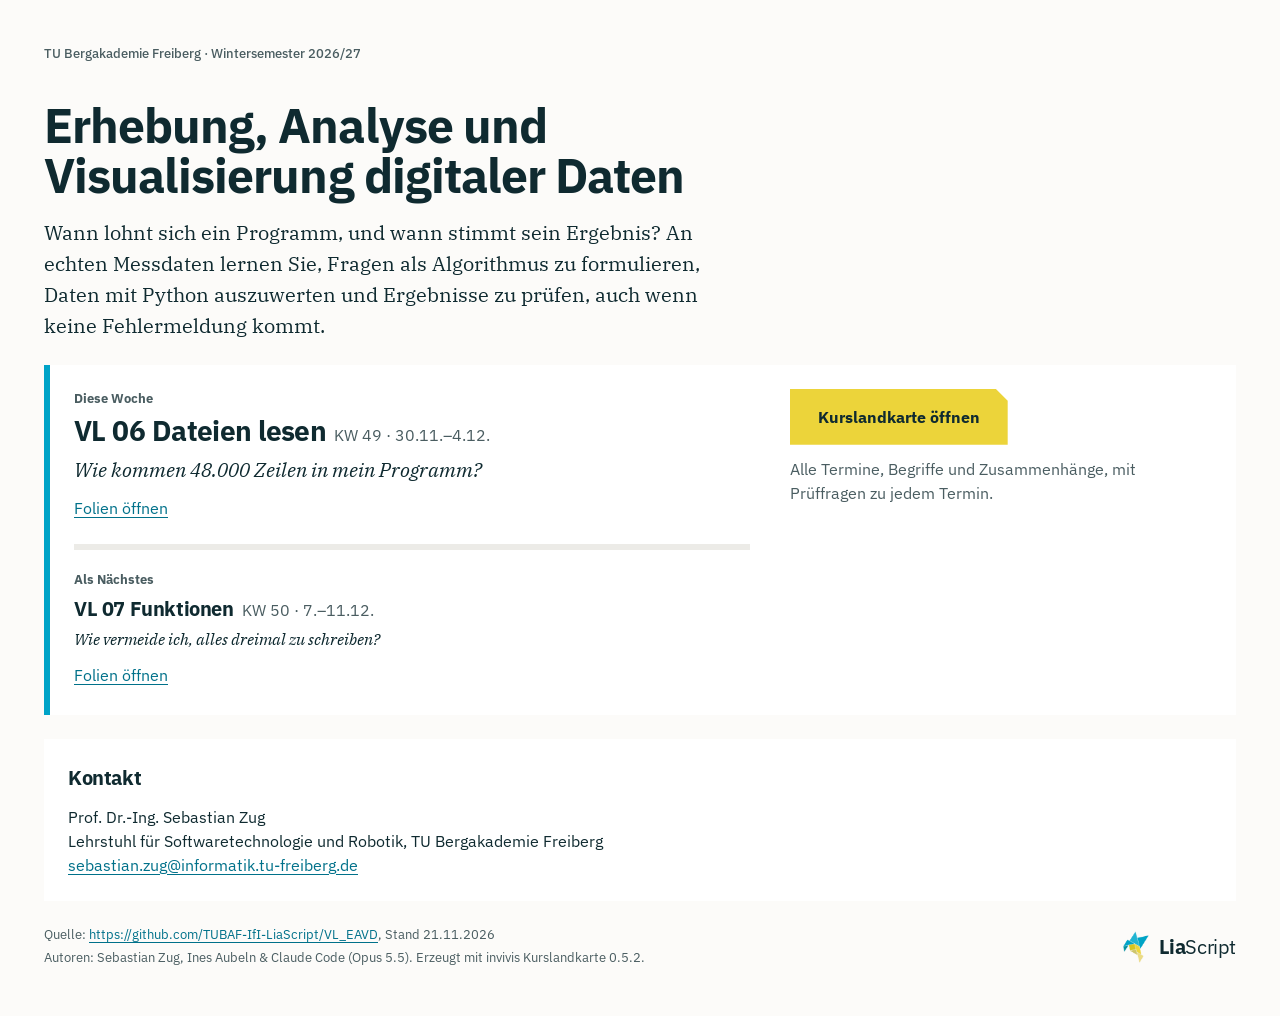
==== commit 19b70b96: "VL 05 überarbeitet, VL 04 freigegeben, Lösungen im PDF aufgeklappt - VL 05 (2.2.1): Grafik „Listen a" ====
--- a/docs/index.html
+++ b/docs/index.html
@@ -128,11 +128,11 @@
   <footer>
     <a class="fuss-marke" href="https://liascript.github.io/" title="LiaScript"><picture><source srcset="[data-uri]" media="(prefers-color-scheme: dark)"><img src="[data-uri]" alt="LiaScript" height="40"></picture><span class="lia-wordmark"><b>Lia</b>Script</span></a>
     <p></p>
-    <p>Quelle: <a href="https://github.com/TUBAF-IfI-LiaScript/VL_EAVD">https://github.com/TUBAF-IfI-LiaScript/VL_EAVD</a>, Stand 15.11.2026</p>
+    <p>Quelle: <a href="https://github.com/TUBAF-IfI-LiaScript/VL_EAVD">https://github.com/TUBAF-IfI-LiaScript/VL_EAVD</a>, Stand 21.11.2026</p>
     <p>Autoren: Sebastian Zug, Ines Aubeln &amp; Claude Code (Opus 5.5). Erzeugt mit invivis Kurslandkarte 0.5.2.</p>
   </footer>
 </div>
-<script id="termine" type="application/json">[{"key": "0", "label": "VL 00", "kurz": "Motivation", "datum": "2026-10-19", "wann": "KW 43 · 19.–23.10.", "url": "https://liascript.github.io/course/?https://raw.githubusercontent.com/TUBAF-IfI-LiaScript/VL_EAVD/master/00_Motivation.md", "frage": "Warum sollte ich programmieren lernen?", "pdf": "pdf/00_Motivation.pdf"}, {"key": "1", "label": "VL 01", "kurz": "Problem → Programm", "datum": "2026-10-26", "wann": "KW 44 · 26.–30.10.", "url": "https://liascript.github.io/course/?https://raw.githubusercontent.com/TUBAF-IfI-LiaScript/VL_EAVD/master/01_VomProblemZumProgramm.md", "frage": "Wo hört die Tabellenkalkulation auf?", "pdf": "pdf/01_VomProblemZumProgramm.pdf"}, {"key": "2", "label": "VL 02", "kurz": "Erste Schritte", "datum": "2026-11-02", "wann": "KW 45 · 2.–6.11.", "url": "https://liascript.github.io/course/?https://raw.githubusercontent.com/TUBAF-IfI-LiaScript/VL_EAVD/master/02_ErsteSchritte.md", "frage": "Was macht der Rechner mit „-1,9“ aus unserer Datei?", "pdf": "pdf/02_ErsteSchritte.pdf"}, {"key": "3", "label": "VL 03", "kurz": "Prüfen & Wiederholen", "datum": "2026-11-09", "wann": "KW 46 · 9.–13.11.", "url": "https://liascript.github.io/course/?https://raw.githubusercontent.com/TUBAF-IfI-LiaScript/VL_EAVD/master/03_PruefenUndWiederholen.md", "frage": "An wie vielen Tagen gab es 2024 Frost?", "pdf": "pdf/03_PruefenUndWiederholen.pdf"}, {"key": "4", "label": "VL 04", "kurz": "Muster", "datum": "2026-11-16", "wann": "KW 47 · 16.–20.11.", "url": "https://liascript.github.io/course/?https://raw.githubusercontent.com/TUBAF-IfI-LiaScript/VL_EAVD/master/04_MusterInMessreihen.md", "frage": "Wie lang war die längste Frostperiode?", "pdf": "pdf/04_MusterInMessreihen.pdf"}, {"key": "5", "label": "VL 05", "kurz": "Daten sammeln", "datum": "2026-11-23", "wann": "KW 48 · 23.–27.11.", "url": "https://liascript.github.io/course/?https://raw.githubusercontent.com/TUBAF-IfI-LiaScript/VL_EAVD/master/05_DatenSammeln.md", "frage": "Welches war der wärmste Tag jedes Jahres?", "pdf": null}, {"key": "6", "label": "VL 06", "kurz": "Dateien lesen", "datum": "2026-11-30", "wann": "KW 49 · 30.11.–4.12.", "url": "https://liascript.github.io/course/?https://raw.githubusercontent.com/TUBAF-IfI-LiaScript/VL_EAVD/master/06_DateienLesen.md", "frage": "Wie kommen 48.000 Zeilen in mein Programm?", "pdf": null}, {"key": "7", "label": "VL 07", "kurz": "Funktionen", "datum": "2026-12-07", "wann": "KW 50 · 7.–11.12.", "url": "https://liascript.github.io/course/?https://raw.githubusercontent.com/TUBAF-IfI-LiaScript/VL_EAVD/master/07_Funktionen.md", "frage": "Wie vermeide ich, alles dreimal zu schreiben?", "pdf": null}, {"key": "8", "label": "VL 08", "kurz": "Demo MicroPython", "datum": "2026-12-14", "wann": "KW 51 · 14.–18.12.", "url": "https://liascript.github.io/course/?https://raw.githubusercontent.com/TUBAF-IfI-LiaScript/VL_EAVD/master/08_DemoMicroPython.md", "frage": "Wo kommen die Daten eigentlich her?", "pdf": null}, {"key": "9", "label": "VL 09", "kurz": "Strukturieren", "datum": "2027-01-04", "wann": "KW 1 · 4.–8.1.", "url": "https://liascript.github.io/course/?https://raw.githubusercontent.com/TUBAF-IfI-LiaScript/VL_EAVD/master/09_ProgrammeStrukturieren.md", "frage": "Wie organisiere ich Code, der wächst?", "pdf": null}, {"key": "10", "label": "VL 10", "kurz": "NumPy", "datum": "2027-01-11", "wann": "KW 2 · 11.–15.1.", "url": "https://liascript.github.io/course/?https://raw.githubusercontent.com/TUBAF-IfI-LiaScript/VL_EAVD/master/10_Bibliotheken.md", "frage": "Warum muss ich das Rad nicht neu erfinden?", "pdf": null}, {"key": "11", "label": "VL 11", "kurz": "pandas I", "datum": "2027-01-18", "wann": "KW 3 · 18.–22.1.", "url": "https://liascript.github.io/course/?https://raw.githubusercontent.com/TUBAF-IfI-LiaScript/VL_EAVD/master/11_PandasEinlesen.md", "frage": "48.000 Zeilen in einer Anweisung?", "pdf": null}, {"key": "12", "label": "VL 12", "kurz": "pandas II", "datum": "2027-01-25", "wann": "KW 4 · 25.–29.1.", "url": "https://liascript.github.io/course/?https://raw.githubusercontent.com/TUBAF-IfI-LiaScript/VL_EAVD/master/12_PandasAggregieren.md", "frage": "Wie fasse ich Jahrzehnte zusammen?", "pdf": null}, {"key": "13", "label": "VL 13", "kurz": "Visualisierung", "datum": "2027-02-01", "wann": "KW 5 · 1.–5.2.", "url": "https://liascript.github.io/course/?https://raw.githubusercontent.com/TUBAF-IfI-LiaScript/VL_EAVD/master/13_Visualisierung.md", "frage": "Wie zeige ich, was ich gefunden habe?", "pdf": null}, {"key": "14", "label": "VL 14", "kurz": "Datenqualität", "datum": "2027-02-08", "wann": "KW 6 · 8.–12.2.", "url": "https://liascript.github.io/course/?https://raw.githubusercontent.com/TUBAF-IfI-LiaScript/VL_EAVD/master/14_Datenqualitaet.md", "frage": "Kann ich meinem Ergebnis trauen?", "pdf": null}]</script>
+<script id="termine" type="application/json">[{"key": "0", "label": "VL 00", "kurz": "Motivation", "datum": "2026-10-19", "wann": "KW 43 · 19.–23.10.", "url": "https://liascript.github.io/course/?https://raw.githubusercontent.com/TUBAF-IfI-LiaScript/VL_EAVD/master/00_Motivation.md", "frage": "Warum sollte ich programmieren lernen?", "pdf": "pdf/00_Motivation.pdf"}, {"key": "1", "label": "VL 01", "kurz": "Problem → Programm", "datum": "2026-10-26", "wann": "KW 44 · 26.–30.10.", "url": "https://liascript.github.io/course/?https://raw.githubusercontent.com/TUBAF-IfI-LiaScript/VL_EAVD/master/01_VomProblemZumProgramm.md", "frage": "Wo hört die Tabellenkalkulation auf?", "pdf": "pdf/01_VomProblemZumProgramm.pdf"}, {"key": "2", "label": "VL 02", "kurz": "Erste Schritte", "datum": "2026-11-02", "wann": "KW 45 · 2.–6.11.", "url": "https://liascript.github.io/course/?https://raw.githubusercontent.com/TUBAF-IfI-LiaScript/VL_EAVD/master/02_ErsteSchritte.md", "frage": "Was macht der Rechner mit „-1,9“ aus unserer Datei?", "pdf": "pdf/02_ErsteSchritte.pdf"}, {"key": "3", "label": "VL 03", "kurz": "Prüfen & Wiederholen", "datum": "2026-11-09", "wann": "KW 46 · 9.–13.11.", "url": "https://liascript.github.io/course/?https://raw.githubusercontent.com/TUBAF-IfI-LiaScript/VL_EAVD/master/03_PruefenUndWiederholen.md", "frage": "An wie vielen Tagen gab es 2024 Frost?", "pdf": "pdf/03_PruefenUndWiederholen.pdf"}, {"key": "4", "label": "VL 04", "kurz": "Muster", "datum": "2026-11-16", "wann": "KW 47 · 16.–20.11.", "url": "https://liascript.github.io/course/?https://raw.githubusercontent.com/TUBAF-IfI-LiaScript/VL_EAVD/master/04_MusterInMessreihen.md", "frage": "Wie lang war die längste Frostperiode?", "pdf": "pdf/04_MusterInMessreihen.pdf"}, {"key": "5", "label": "VL 05", "kurz": "Daten sammeln", "datum": "2026-11-23", "wann": "KW 48 · 23.–27.11.", "url": "https://liascript.github.io/course/?https://raw.githubusercontent.com/TUBAF-IfI-LiaScript/VL_EAVD/master/05_DatenSammeln.md", "frage": "Welches war der wärmste Tag jedes Jahres?", "pdf": "pdf/05_DatenSammeln.pdf"}, {"key": "6", "label": "VL 06", "kurz": "Dateien lesen", "datum": "2026-11-30", "wann": "KW 49 · 30.11.–4.12.", "url": "https://liascript.github.io/course/?https://raw.githubusercontent.com/TUBAF-IfI-LiaScript/VL_EAVD/master/06_DateienLesen.md", "frage": "Wie kommen 48.000 Zeilen in mein Programm?", "pdf": null}, {"key": "7", "label": "VL 07", "kurz": "Funktionen", "datum": "2026-12-07", "wann": "KW 50 · 7.–11.12.", "url": "https://liascript.github.io/course/?https://raw.githubusercontent.com/TUBAF-IfI-LiaScript/VL_EAVD/master/07_Funktionen.md", "frage": "Wie vermeide ich, alles dreimal zu schreiben?", "pdf": null}, {"key": "8", "label": "VL 08", "kurz": "Demo MicroPython", "datum": "2026-12-14", "wann": "KW 51 · 14.–18.12.", "url": "https://liascript.github.io/course/?https://raw.githubusercontent.com/TUBAF-IfI-LiaScript/VL_EAVD/master/08_DemoMicroPython.md", "frage": "Wo kommen die Daten eigentlich her?", "pdf": null}, {"key": "9", "label": "VL 09", "kurz": "Strukturieren", "datum": "2027-01-04", "wann": "KW 1 · 4.–8.1.", "url": "https://liascript.github.io/course/?https://raw.githubusercontent.com/TUBAF-IfI-LiaScript/VL_EAVD/master/09_ProgrammeStrukturieren.md", "frage": "Wie organisiere ich Code, der wächst?", "pdf": null}, {"key": "10", "label": "VL 10", "kurz": "NumPy", "datum": "2027-01-11", "wann": "KW 2 · 11.–15.1.", "url": "https://liascript.github.io/course/?https://raw.githubusercontent.com/TUBAF-IfI-LiaScript/VL_EAVD/master/10_Bibliotheken.md", "frage": "Warum muss ich das Rad nicht neu erfinden?", "pdf": null}, {"key": "11", "label": "VL 11", "kurz": "pandas I", "datum": "2027-01-18", "wann": "KW 3 · 18.–22.1.", "url": "https://liascript.github.io/course/?https://raw.githubusercontent.com/TUBAF-IfI-LiaScript/VL_EAVD/master/11_PandasEinlesen.md", "frage": "48.000 Zeilen in einer Anweisung?", "pdf": null}, {"key": "12", "label": "VL 12", "kurz": "pandas II", "datum": "2027-01-25", "wann": "KW 4 · 25.–29.1.", "url": "https://liascript.github.io/course/?https://raw.githubusercontent.com/TUBAF-IfI-LiaScript/VL_EAVD/master/12_PandasAggregieren.md", "frage": "Wie fasse ich Jahrzehnte zusammen?", "pdf": null}, {"key": "13", "label": "VL 13", "kurz": "Visualisierung", "datum": "2027-02-01", "wann": "KW 5 · 1.–5.2.", "url": "https://liascript.github.io/course/?https://raw.githubusercontent.com/TUBAF-IfI-LiaScript/VL_EAVD/master/13_Visualisierung.md", "frage": "Wie zeige ich, was ich gefunden habe?", "pdf": null}, {"key": "14", "label": "VL 14", "kurz": "Datenqualität", "datum": "2027-02-08", "wann": "KW 6 · 8.–12.2.", "url": "https://liascript.github.io/course/?https://raw.githubusercontent.com/TUBAF-IfI-LiaScript/VL_EAVD/master/14_Datenqualitaet.md", "frage": "Kann ich meinem Ergebnis trauen?", "pdf": null}]</script>
 <script>
 // Abschnitte (Lernziele, Organisation, Kontakt) kommen als <h2>…</h2> + Inhalt; je Abschnitt eine Fläche
 (() => {
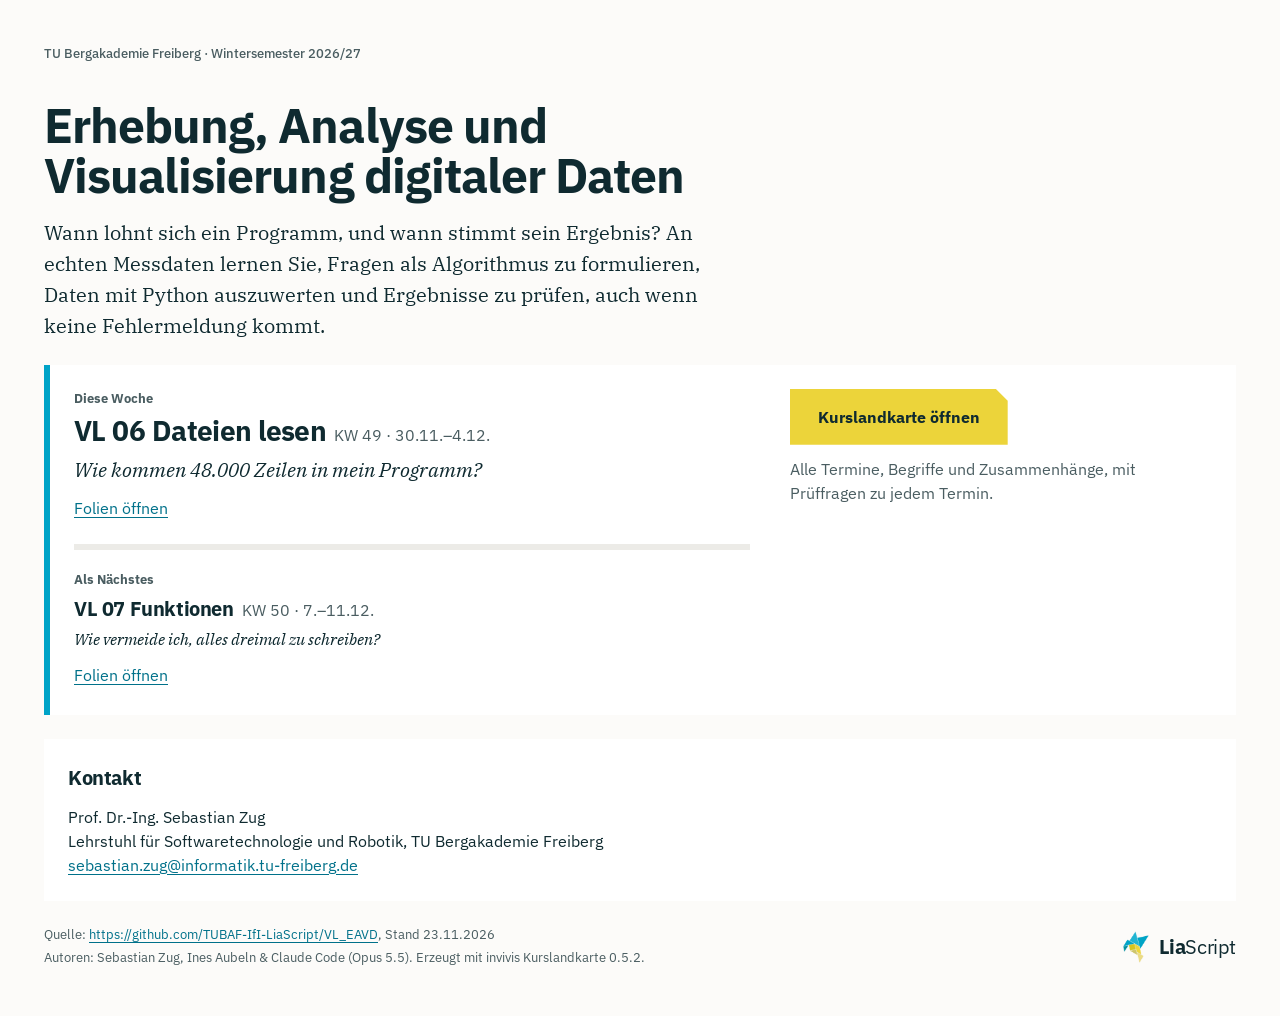
==== commit a2929ec5: "VL 05 vor der Vorlesung überarbeitet (2.3.0) Funktion und Methode für Listen, neue Fehlvorstellungen" ====
--- a/docs/index.html
+++ b/docs/index.html
@@ -128,7 +128,7 @@
   <footer>
     <a class="fuss-marke" href="https://liascript.github.io/" title="LiaScript"><picture><source srcset="[data-uri]" media="(prefers-color-scheme: dark)"><img src="[data-uri]" alt="LiaScript" height="40"></picture><span class="lia-wordmark"><b>Lia</b>Script</span></a>
     <p></p>
-    <p>Quelle: <a href="https://github.com/TUBAF-IfI-LiaScript/VL_EAVD">https://github.com/TUBAF-IfI-LiaScript/VL_EAVD</a>, Stand 21.11.2026</p>
+    <p>Quelle: <a href="https://github.com/TUBAF-IfI-LiaScript/VL_EAVD">https://github.com/TUBAF-IfI-LiaScript/VL_EAVD</a>, Stand 23.11.2026</p>
     <p>Autoren: Sebastian Zug, Ines Aubeln &amp; Claude Code (Opus 5.5). Erzeugt mit invivis Kurslandkarte 0.5.2.</p>
   </footer>
 </div>
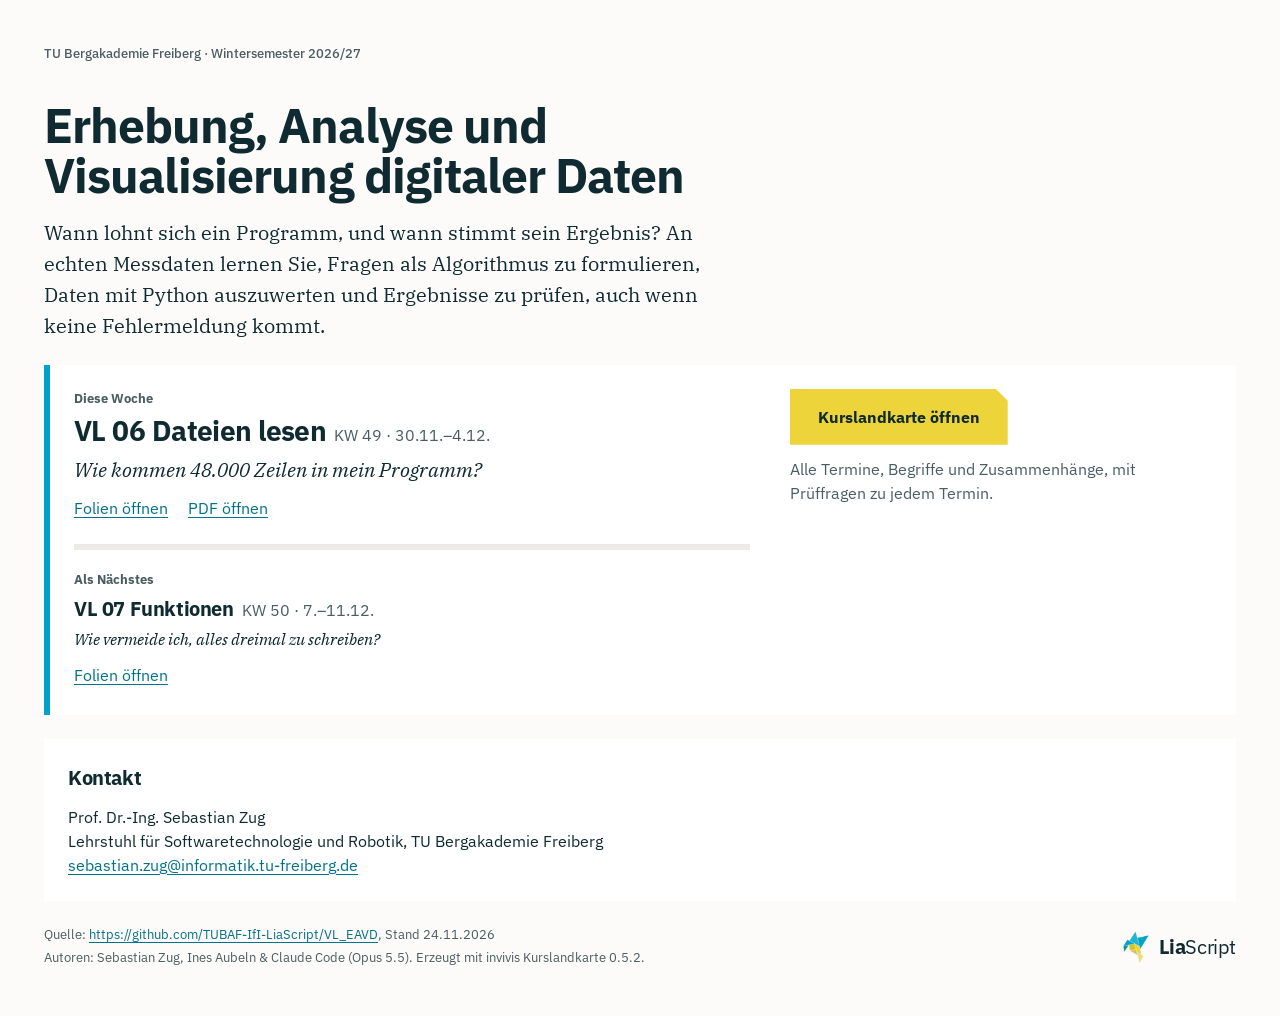
==== commit dfcd69f5: "VL 06 umgebaut (2.1.0): Leitfrage Frosttage seit 1890 Leitfrage an Daten, Live Hacking mit Irrwegen " ====
--- a/docs/index.html
+++ b/docs/index.html
@@ -128,11 +128,11 @@
   <footer>
     <a class="fuss-marke" href="https://liascript.github.io/" title="LiaScript"><picture><source srcset="[data-uri]" media="(prefers-color-scheme: dark)"><img src="[data-uri]" alt="LiaScript" height="40"></picture><span class="lia-wordmark"><b>Lia</b>Script</span></a>
     <p></p>
-    <p>Quelle: <a href="https://github.com/TUBAF-IfI-LiaScript/VL_EAVD">https://github.com/TUBAF-IfI-LiaScript/VL_EAVD</a>, Stand 23.11.2026</p>
+    <p>Quelle: <a href="https://github.com/TUBAF-IfI-LiaScript/VL_EAVD">https://github.com/TUBAF-IfI-LiaScript/VL_EAVD</a>, Stand 24.11.2026</p>
     <p>Autoren: Sebastian Zug, Ines Aubeln &amp; Claude Code (Opus 5.5). Erzeugt mit invivis Kurslandkarte 0.5.2.</p>
   </footer>
 </div>
-<script id="termine" type="application/json">[{"key": "0", "label": "VL 00", "kurz": "Motivation", "datum": "2026-10-19", "wann": "KW 43 · 19.–23.10.", "url": "https://liascript.github.io/course/?https://raw.githubusercontent.com/TUBAF-IfI-LiaScript/VL_EAVD/master/00_Motivation.md", "frage": "Warum sollte ich programmieren lernen?", "pdf": "pdf/00_Motivation.pdf"}, {"key": "1", "label": "VL 01", "kurz": "Problem → Programm", "datum": "2026-10-26", "wann": "KW 44 · 26.–30.10.", "url": "https://liascript.github.io/course/?https://raw.githubusercontent.com/TUBAF-IfI-LiaScript/VL_EAVD/master/01_VomProblemZumProgramm.md", "frage": "Wo hört die Tabellenkalkulation auf?", "pdf": "pdf/01_VomProblemZumProgramm.pdf"}, {"key": "2", "label": "VL 02", "kurz": "Erste Schritte", "datum": "2026-11-02", "wann": "KW 45 · 2.–6.11.", "url": "https://liascript.github.io/course/?https://raw.githubusercontent.com/TUBAF-IfI-LiaScript/VL_EAVD/master/02_ErsteSchritte.md", "frage": "Was macht der Rechner mit „-1,9“ aus unserer Datei?", "pdf": "pdf/02_ErsteSchritte.pdf"}, {"key": "3", "label": "VL 03", "kurz": "Prüfen & Wiederholen", "datum": "2026-11-09", "wann": "KW 46 · 9.–13.11.", "url": "https://liascript.github.io/course/?https://raw.githubusercontent.com/TUBAF-IfI-LiaScript/VL_EAVD/master/03_PruefenUndWiederholen.md", "frage": "An wie vielen Tagen gab es 2024 Frost?", "pdf": "pdf/03_PruefenUndWiederholen.pdf"}, {"key": "4", "label": "VL 04", "kurz": "Muster", "datum": "2026-11-16", "wann": "KW 47 · 16.–20.11.", "url": "https://liascript.github.io/course/?https://raw.githubusercontent.com/TUBAF-IfI-LiaScript/VL_EAVD/master/04_MusterInMessreihen.md", "frage": "Wie lang war die längste Frostperiode?", "pdf": "pdf/04_MusterInMessreihen.pdf"}, {"key": "5", "label": "VL 05", "kurz": "Daten sammeln", "datum": "2026-11-23", "wann": "KW 48 · 23.–27.11.", "url": "https://liascript.github.io/course/?https://raw.githubusercontent.com/TUBAF-IfI-LiaScript/VL_EAVD/master/05_DatenSammeln.md", "frage": "Welches war der wärmste Tag jedes Jahres?", "pdf": "pdf/05_DatenSammeln.pdf"}, {"key": "6", "label": "VL 06", "kurz": "Dateien lesen", "datum": "2026-11-30", "wann": "KW 49 · 30.11.–4.12.", "url": "https://liascript.github.io/course/?https://raw.githubusercontent.com/TUBAF-IfI-LiaScript/VL_EAVD/master/06_DateienLesen.md", "frage": "Wie kommen 48.000 Zeilen in mein Programm?", "pdf": null}, {"key": "7", "label": "VL 07", "kurz": "Funktionen", "datum": "2026-12-07", "wann": "KW 50 · 7.–11.12.", "url": "https://liascript.github.io/course/?https://raw.githubusercontent.com/TUBAF-IfI-LiaScript/VL_EAVD/master/07_Funktionen.md", "frage": "Wie vermeide ich, alles dreimal zu schreiben?", "pdf": null}, {"key": "8", "label": "VL 08", "kurz": "Demo MicroPython", "datum": "2026-12-14", "wann": "KW 51 · 14.–18.12.", "url": "https://liascript.github.io/course/?https://raw.githubusercontent.com/TUBAF-IfI-LiaScript/VL_EAVD/master/08_DemoMicroPython.md", "frage": "Wo kommen die Daten eigentlich her?", "pdf": null}, {"key": "9", "label": "VL 09", "kurz": "Strukturieren", "datum": "2027-01-04", "wann": "KW 1 · 4.–8.1.", "url": "https://liascript.github.io/course/?https://raw.githubusercontent.com/TUBAF-IfI-LiaScript/VL_EAVD/master/09_ProgrammeStrukturieren.md", "frage": "Wie organisiere ich Code, der wächst?", "pdf": null}, {"key": "10", "label": "VL 10", "kurz": "NumPy", "datum": "2027-01-11", "wann": "KW 2 · 11.–15.1.", "url": "https://liascript.github.io/course/?https://raw.githubusercontent.com/TUBAF-IfI-LiaScript/VL_EAVD/master/10_Bibliotheken.md", "frage": "Warum muss ich das Rad nicht neu erfinden?", "pdf": null}, {"key": "11", "label": "VL 11", "kurz": "pandas I", "datum": "2027-01-18", "wann": "KW 3 · 18.–22.1.", "url": "https://liascript.github.io/course/?https://raw.githubusercontent.com/TUBAF-IfI-LiaScript/VL_EAVD/master/11_PandasEinlesen.md", "frage": "48.000 Zeilen in einer Anweisung?", "pdf": null}, {"key": "12", "label": "VL 12", "kurz": "pandas II", "datum": "2027-01-25", "wann": "KW 4 · 25.–29.1.", "url": "https://liascript.github.io/course/?https://raw.githubusercontent.com/TUBAF-IfI-LiaScript/VL_EAVD/master/12_PandasAggregieren.md", "frage": "Wie fasse ich Jahrzehnte zusammen?", "pdf": null}, {"key": "13", "label": "VL 13", "kurz": "Visualisierung", "datum": "2027-02-01", "wann": "KW 5 · 1.–5.2.", "url": "https://liascript.github.io/course/?https://raw.githubusercontent.com/TUBAF-IfI-LiaScript/VL_EAVD/master/13_Visualisierung.md", "frage": "Wie zeige ich, was ich gefunden habe?", "pdf": null}, {"key": "14", "label": "VL 14", "kurz": "Datenqualität", "datum": "2027-02-08", "wann": "KW 6 · 8.–12.2.", "url": "https://liascript.github.io/course/?https://raw.githubusercontent.com/TUBAF-IfI-LiaScript/VL_EAVD/master/14_Datenqualitaet.md", "frage": "Kann ich meinem Ergebnis trauen?", "pdf": null}]</script>
+<script id="termine" type="application/json">[{"key": "0", "label": "VL 00", "kurz": "Motivation", "datum": "2026-10-19", "wann": "KW 43 · 19.–23.10.", "url": "https://liascript.github.io/course/?https://raw.githubusercontent.com/TUBAF-IfI-LiaScript/VL_EAVD/master/00_Motivation.md", "frage": "Warum sollte ich programmieren lernen?", "pdf": "pdf/00_Motivation.pdf"}, {"key": "1", "label": "VL 01", "kurz": "Problem → Programm", "datum": "2026-10-26", "wann": "KW 44 · 26.–30.10.", "url": "https://liascript.github.io/course/?https://raw.githubusercontent.com/TUBAF-IfI-LiaScript/VL_EAVD/master/01_VomProblemZumProgramm.md", "frage": "Wo hört die Tabellenkalkulation auf?", "pdf": "pdf/01_VomProblemZumProgramm.pdf"}, {"key": "2", "label": "VL 02", "kurz": "Erste Schritte", "datum": "2026-11-02", "wann": "KW 45 · 2.–6.11.", "url": "https://liascript.github.io/course/?https://raw.githubusercontent.com/TUBAF-IfI-LiaScript/VL_EAVD/master/02_ErsteSchritte.md", "frage": "Was macht der Rechner mit „-1,9“ aus unserer Datei?", "pdf": "pdf/02_ErsteSchritte.pdf"}, {"key": "3", "label": "VL 03", "kurz": "Prüfen & Wiederholen", "datum": "2026-11-09", "wann": "KW 46 · 9.–13.11.", "url": "https://liascript.github.io/course/?https://raw.githubusercontent.com/TUBAF-IfI-LiaScript/VL_EAVD/master/03_PruefenUndWiederholen.md", "frage": "An wie vielen Tagen gab es 2024 Frost?", "pdf": "pdf/03_PruefenUndWiederholen.pdf"}, {"key": "4", "label": "VL 04", "kurz": "Muster", "datum": "2026-11-16", "wann": "KW 47 · 16.–20.11.", "url": "https://liascript.github.io/course/?https://raw.githubusercontent.com/TUBAF-IfI-LiaScript/VL_EAVD/master/04_MusterInMessreihen.md", "frage": "Wie lang war die längste Frostperiode?", "pdf": "pdf/04_MusterInMessreihen.pdf"}, {"key": "5", "label": "VL 05", "kurz": "Daten sammeln", "datum": "2026-11-23", "wann": "KW 48 · 23.–27.11.", "url": "https://liascript.github.io/course/?https://raw.githubusercontent.com/TUBAF-IfI-LiaScript/VL_EAVD/master/05_DatenSammeln.md", "frage": "Welches war der wärmste Tag jedes Jahres?", "pdf": "pdf/05_DatenSammeln.pdf"}, {"key": "6", "label": "VL 06", "kurz": "Dateien lesen", "datum": "2026-11-30", "wann": "KW 49 · 30.11.–4.12.", "url": "https://liascript.github.io/course/?https://raw.githubusercontent.com/TUBAF-IfI-LiaScript/VL_EAVD/master/06_DateienLesen.md", "frage": "Wie kommen 48.000 Zeilen in mein Programm?", "pdf": "pdf/06_DateienLesen.pdf"}, {"key": "7", "label": "VL 07", "kurz": "Funktionen", "datum": "2026-12-07", "wann": "KW 50 · 7.–11.12.", "url": "https://liascript.github.io/course/?https://raw.githubusercontent.com/TUBAF-IfI-LiaScript/VL_EAVD/master/07_Funktionen.md", "frage": "Wie vermeide ich, alles dreimal zu schreiben?", "pdf": null}, {"key": "8", "label": "VL 08", "kurz": "Demo MicroPython", "datum": "2026-12-14", "wann": "KW 51 · 14.–18.12.", "url": "https://liascript.github.io/course/?https://raw.githubusercontent.com/TUBAF-IfI-LiaScript/VL_EAVD/master/08_DemoMicroPython.md", "frage": "Wo kommen die Daten eigentlich her?", "pdf": null}, {"key": "9", "label": "VL 09", "kurz": "Strukturieren", "datum": "2027-01-04", "wann": "KW 1 · 4.–8.1.", "url": "https://liascript.github.io/course/?https://raw.githubusercontent.com/TUBAF-IfI-LiaScript/VL_EAVD/master/09_ProgrammeStrukturieren.md", "frage": "Wie organisiere ich Code, der wächst?", "pdf": null}, {"key": "10", "label": "VL 10", "kurz": "NumPy", "datum": "2027-01-11", "wann": "KW 2 · 11.–15.1.", "url": "https://liascript.github.io/course/?https://raw.githubusercontent.com/TUBAF-IfI-LiaScript/VL_EAVD/master/10_Bibliotheken.md", "frage": "Warum muss ich das Rad nicht neu erfinden?", "pdf": null}, {"key": "11", "label": "VL 11", "kurz": "pandas I", "datum": "2027-01-18", "wann": "KW 3 · 18.–22.1.", "url": "https://liascript.github.io/course/?https://raw.githubusercontent.com/TUBAF-IfI-LiaScript/VL_EAVD/master/11_PandasEinlesen.md", "frage": "48.000 Zeilen in einer Anweisung?", "pdf": null}, {"key": "12", "label": "VL 12", "kurz": "pandas II", "datum": "2027-01-25", "wann": "KW 4 · 25.–29.1.", "url": "https://liascript.github.io/course/?https://raw.githubusercontent.com/TUBAF-IfI-LiaScript/VL_EAVD/master/12_PandasAggregieren.md", "frage": "Wie fasse ich Jahrzehnte zusammen?", "pdf": null}, {"key": "13", "label": "VL 13", "kurz": "Visualisierung", "datum": "2027-02-01", "wann": "KW 5 · 1.–5.2.", "url": "https://liascript.github.io/course/?https://raw.githubusercontent.com/TUBAF-IfI-LiaScript/VL_EAVD/master/13_Visualisierung.md", "frage": "Wie zeige ich, was ich gefunden habe?", "pdf": null}, {"key": "14", "label": "VL 14", "kurz": "Datenqualität", "datum": "2027-02-08", "wann": "KW 6 · 8.–12.2.", "url": "https://liascript.github.io/course/?https://raw.githubusercontent.com/TUBAF-IfI-LiaScript/VL_EAVD/master/14_Datenqualitaet.md", "frage": "Kann ich meinem Ergebnis trauen?", "pdf": null}]</script>
 <script>
 // Abschnitte (Lernziele, Organisation, Kontakt) kommen als <h2>…</h2> + Inhalt; je Abschnitt eine Fläche
 (() => {
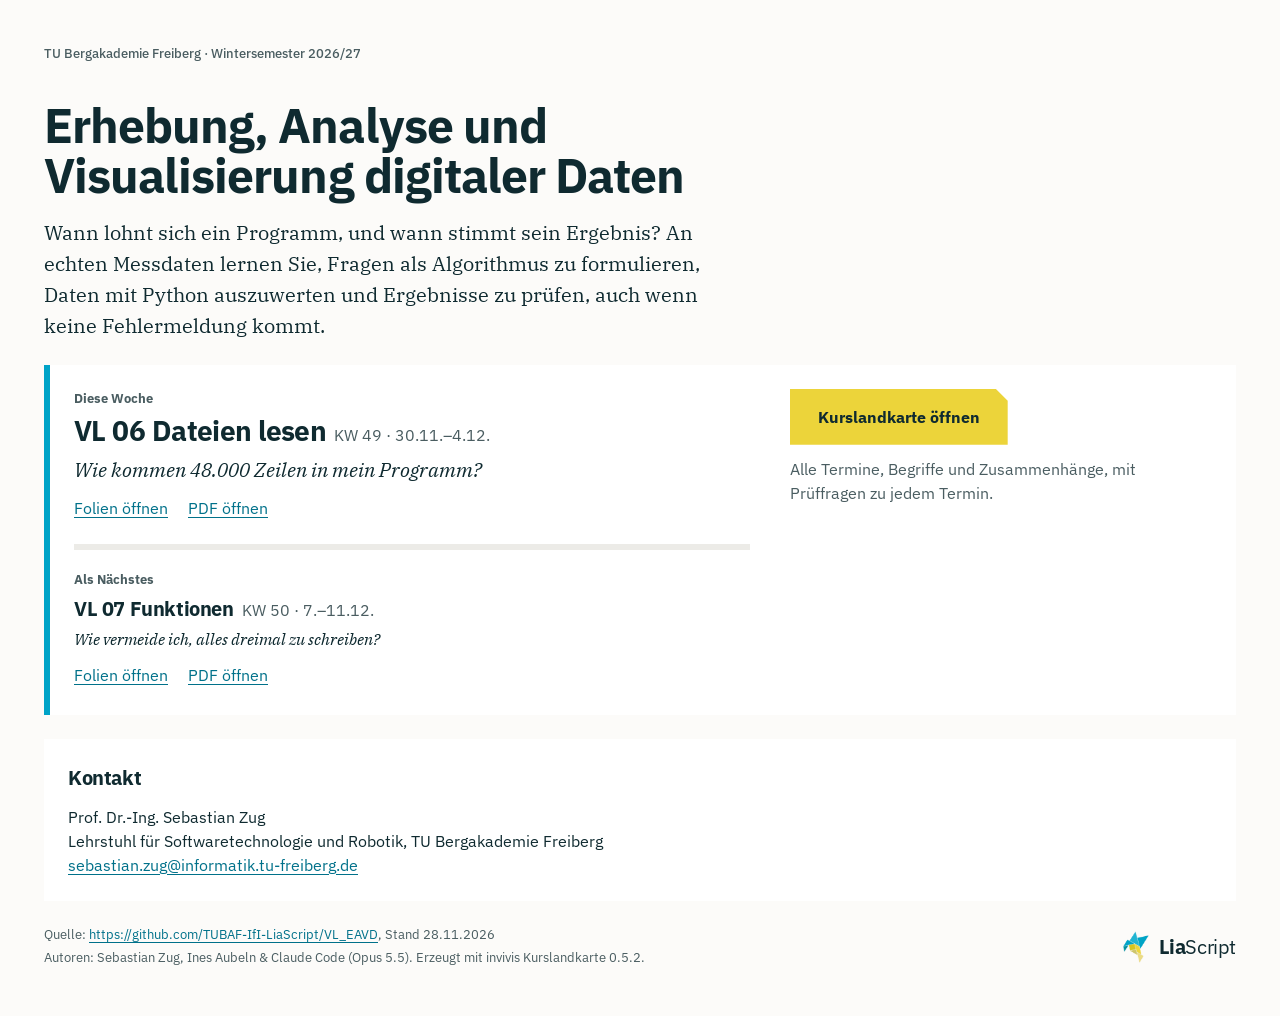
==== commit 87edcf01: "VL 07 umgebaut: Leitfrage Chemnitz, Live Hacking mit Irrwegen, try/except - Leitfrage an Daten: Fros" ====
--- a/docs/index.html
+++ b/docs/index.html
@@ -128,11 +128,11 @@
   <footer>
     <a class="fuss-marke" href="https://liascript.github.io/" title="LiaScript"><picture><source srcset="[data-uri]" media="(prefers-color-scheme: dark)"><img src="[data-uri]" alt="LiaScript" height="40"></picture><span class="lia-wordmark"><b>Lia</b>Script</span></a>
     <p></p>
-    <p>Quelle: <a href="https://github.com/TUBAF-IfI-LiaScript/VL_EAVD">https://github.com/TUBAF-IfI-LiaScript/VL_EAVD</a>, Stand 24.11.2026</p>
+    <p>Quelle: <a href="https://github.com/TUBAF-IfI-LiaScript/VL_EAVD">https://github.com/TUBAF-IfI-LiaScript/VL_EAVD</a>, Stand 28.11.2026</p>
     <p>Autoren: Sebastian Zug, Ines Aubeln &amp; Claude Code (Opus 5.5). Erzeugt mit invivis Kurslandkarte 0.5.2.</p>
   </footer>
 </div>
-<script id="termine" type="application/json">[{"key": "0", "label": "VL 00", "kurz": "Motivation", "datum": "2026-10-19", "wann": "KW 43 · 19.–23.10.", "url": "https://liascript.github.io/course/?https://raw.githubusercontent.com/TUBAF-IfI-LiaScript/VL_EAVD/master/00_Motivation.md", "frage": "Warum sollte ich programmieren lernen?", "pdf": "pdf/00_Motivation.pdf"}, {"key": "1", "label": "VL 01", "kurz": "Problem → Programm", "datum": "2026-10-26", "wann": "KW 44 · 26.–30.10.", "url": "https://liascript.github.io/course/?https://raw.githubusercontent.com/TUBAF-IfI-LiaScript/VL_EAVD/master/01_VomProblemZumProgramm.md", "frage": "Wo hört die Tabellenkalkulation auf?", "pdf": "pdf/01_VomProblemZumProgramm.pdf"}, {"key": "2", "label": "VL 02", "kurz": "Erste Schritte", "datum": "2026-11-02", "wann": "KW 45 · 2.–6.11.", "url": "https://liascript.github.io/course/?https://raw.githubusercontent.com/TUBAF-IfI-LiaScript/VL_EAVD/master/02_ErsteSchritte.md", "frage": "Was macht der Rechner mit „-1,9“ aus unserer Datei?", "pdf": "pdf/02_ErsteSchritte.pdf"}, {"key": "3", "label": "VL 03", "kurz": "Prüfen & Wiederholen", "datum": "2026-11-09", "wann": "KW 46 · 9.–13.11.", "url": "https://liascript.github.io/course/?https://raw.githubusercontent.com/TUBAF-IfI-LiaScript/VL_EAVD/master/03_PruefenUndWiederholen.md", "frage": "An wie vielen Tagen gab es 2024 Frost?", "pdf": "pdf/03_PruefenUndWiederholen.pdf"}, {"key": "4", "label": "VL 04", "kurz": "Muster", "datum": "2026-11-16", "wann": "KW 47 · 16.–20.11.", "url": "https://liascript.github.io/course/?https://raw.githubusercontent.com/TUBAF-IfI-LiaScript/VL_EAVD/master/04_MusterInMessreihen.md", "frage": "Wie lang war die längste Frostperiode?", "pdf": "pdf/04_MusterInMessreihen.pdf"}, {"key": "5", "label": "VL 05", "kurz": "Daten sammeln", "datum": "2026-11-23", "wann": "KW 48 · 23.–27.11.", "url": "https://liascript.github.io/course/?https://raw.githubusercontent.com/TUBAF-IfI-LiaScript/VL_EAVD/master/05_DatenSammeln.md", "frage": "Welches war der wärmste Tag jedes Jahres?", "pdf": "pdf/05_DatenSammeln.pdf"}, {"key": "6", "label": "VL 06", "kurz": "Dateien lesen", "datum": "2026-11-30", "wann": "KW 49 · 30.11.–4.12.", "url": "https://liascript.github.io/course/?https://raw.githubusercontent.com/TUBAF-IfI-LiaScript/VL_EAVD/master/06_DateienLesen.md", "frage": "Wie kommen 48.000 Zeilen in mein Programm?", "pdf": "pdf/06_DateienLesen.pdf"}, {"key": "7", "label": "VL 07", "kurz": "Funktionen", "datum": "2026-12-07", "wann": "KW 50 · 7.–11.12.", "url": "https://liascript.github.io/course/?https://raw.githubusercontent.com/TUBAF-IfI-LiaScript/VL_EAVD/master/07_Funktionen.md", "frage": "Wie vermeide ich, alles dreimal zu schreiben?", "pdf": null}, {"key": "8", "label": "VL 08", "kurz": "Demo MicroPython", "datum": "2026-12-14", "wann": "KW 51 · 14.–18.12.", "url": "https://liascript.github.io/course/?https://raw.githubusercontent.com/TUBAF-IfI-LiaScript/VL_EAVD/master/08_DemoMicroPython.md", "frage": "Wo kommen die Daten eigentlich her?", "pdf": null}, {"key": "9", "label": "VL 09", "kurz": "Strukturieren", "datum": "2027-01-04", "wann": "KW 1 · 4.–8.1.", "url": "https://liascript.github.io/course/?https://raw.githubusercontent.com/TUBAF-IfI-LiaScript/VL_EAVD/master/09_ProgrammeStrukturieren.md", "frage": "Wie organisiere ich Code, der wächst?", "pdf": null}, {"key": "10", "label": "VL 10", "kurz": "NumPy", "datum": "2027-01-11", "wann": "KW 2 · 11.–15.1.", "url": "https://liascript.github.io/course/?https://raw.githubusercontent.com/TUBAF-IfI-LiaScript/VL_EAVD/master/10_Bibliotheken.md", "frage": "Warum muss ich das Rad nicht neu erfinden?", "pdf": null}, {"key": "11", "label": "VL 11", "kurz": "pandas I", "datum": "2027-01-18", "wann": "KW 3 · 18.–22.1.", "url": "https://liascript.github.io/course/?https://raw.githubusercontent.com/TUBAF-IfI-LiaScript/VL_EAVD/master/11_PandasEinlesen.md", "frage": "48.000 Zeilen in einer Anweisung?", "pdf": null}, {"key": "12", "label": "VL 12", "kurz": "pandas II", "datum": "2027-01-25", "wann": "KW 4 · 25.–29.1.", "url": "https://liascript.github.io/course/?https://raw.githubusercontent.com/TUBAF-IfI-LiaScript/VL_EAVD/master/12_PandasAggregieren.md", "frage": "Wie fasse ich Jahrzehnte zusammen?", "pdf": null}, {"key": "13", "label": "VL 13", "kurz": "Visualisierung", "datum": "2027-02-01", "wann": "KW 5 · 1.–5.2.", "url": "https://liascript.github.io/course/?https://raw.githubusercontent.com/TUBAF-IfI-LiaScript/VL_EAVD/master/13_Visualisierung.md", "frage": "Wie zeige ich, was ich gefunden habe?", "pdf": null}, {"key": "14", "label": "VL 14", "kurz": "Datenqualität", "datum": "2027-02-08", "wann": "KW 6 · 8.–12.2.", "url": "https://liascript.github.io/course/?https://raw.githubusercontent.com/TUBAF-IfI-LiaScript/VL_EAVD/master/14_Datenqualitaet.md", "frage": "Kann ich meinem Ergebnis trauen?", "pdf": null}]</script>
+<script id="termine" type="application/json">[{"key": "0", "label": "VL 00", "kurz": "Motivation", "datum": "2026-10-19", "wann": "KW 43 · 19.–23.10.", "url": "https://liascript.github.io/course/?https://raw.githubusercontent.com/TUBAF-IfI-LiaScript/VL_EAVD/master/00_Motivation.md", "frage": "Warum sollte ich programmieren lernen?", "pdf": "pdf/00_Motivation.pdf"}, {"key": "1", "label": "VL 01", "kurz": "Problem → Programm", "datum": "2026-10-26", "wann": "KW 44 · 26.–30.10.", "url": "https://liascript.github.io/course/?https://raw.githubusercontent.com/TUBAF-IfI-LiaScript/VL_EAVD/master/01_VomProblemZumProgramm.md", "frage": "Wo hört die Tabellenkalkulation auf?", "pdf": "pdf/01_VomProblemZumProgramm.pdf"}, {"key": "2", "label": "VL 02", "kurz": "Erste Schritte", "datum": "2026-11-02", "wann": "KW 45 · 2.–6.11.", "url": "https://liascript.github.io/course/?https://raw.githubusercontent.com/TUBAF-IfI-LiaScript/VL_EAVD/master/02_ErsteSchritte.md", "frage": "Was macht der Rechner mit „-1,9“ aus unserer Datei?", "pdf": "pdf/02_ErsteSchritte.pdf"}, {"key": "3", "label": "VL 03", "kurz": "Prüfen & Wiederholen", "datum": "2026-11-09", "wann": "KW 46 · 9.–13.11.", "url": "https://liascript.github.io/course/?https://raw.githubusercontent.com/TUBAF-IfI-LiaScript/VL_EAVD/master/03_PruefenUndWiederholen.md", "frage": "An wie vielen Tagen gab es 2024 Frost?", "pdf": "pdf/03_PruefenUndWiederholen.pdf"}, {"key": "4", "label": "VL 04", "kurz": "Muster", "datum": "2026-11-16", "wann": "KW 47 · 16.–20.11.", "url": "https://liascript.github.io/course/?https://raw.githubusercontent.com/TUBAF-IfI-LiaScript/VL_EAVD/master/04_MusterInMessreihen.md", "frage": "Wie lang war die längste Frostperiode?", "pdf": "pdf/04_MusterInMessreihen.pdf"}, {"key": "5", "label": "VL 05", "kurz": "Daten sammeln", "datum": "2026-11-23", "wann": "KW 48 · 23.–27.11.", "url": "https://liascript.github.io/course/?https://raw.githubusercontent.com/TUBAF-IfI-LiaScript/VL_EAVD/master/05_DatenSammeln.md", "frage": "Welches war der wärmste Tag jedes Jahres?", "pdf": "pdf/05_DatenSammeln.pdf"}, {"key": "6", "label": "VL 06", "kurz": "Dateien lesen", "datum": "2026-11-30", "wann": "KW 49 · 30.11.–4.12.", "url": "https://liascript.github.io/course/?https://raw.githubusercontent.com/TUBAF-IfI-LiaScript/VL_EAVD/master/06_DateienLesen.md", "frage": "Wie kommen 48.000 Zeilen in mein Programm?", "pdf": "pdf/06_DateienLesen.pdf"}, {"key": "7", "label": "VL 07", "kurz": "Funktionen", "datum": "2026-12-07", "wann": "KW 50 · 7.–11.12.", "url": "https://liascript.github.io/course/?https://raw.githubusercontent.com/TUBAF-IfI-LiaScript/VL_EAVD/master/07_Funktionen.md", "frage": "Wie vermeide ich, alles dreimal zu schreiben?", "pdf": "pdf/07_Funktionen.pdf"}, {"key": "8", "label": "VL 08", "kurz": "Demo MicroPython", "datum": "2026-12-14", "wann": "KW 51 · 14.–18.12.", "url": "https://liascript.github.io/course/?https://raw.githubusercontent.com/TUBAF-IfI-LiaScript/VL_EAVD/master/08_DemoMicroPython.md", "frage": "Wo kommen die Daten eigentlich her?", "pdf": null}, {"key": "9", "label": "VL 09", "kurz": "Strukturieren", "datum": "2027-01-04", "wann": "KW 1 · 4.–8.1.", "url": "https://liascript.github.io/course/?https://raw.githubusercontent.com/TUBAF-IfI-LiaScript/VL_EAVD/master/09_ProgrammeStrukturieren.md", "frage": "Wie organisiere ich Code, der wächst?", "pdf": null}, {"key": "10", "label": "VL 10", "kurz": "NumPy", "datum": "2027-01-11", "wann": "KW 2 · 11.–15.1.", "url": "https://liascript.github.io/course/?https://raw.githubusercontent.com/TUBAF-IfI-LiaScript/VL_EAVD/master/10_Bibliotheken.md", "frage": "Warum muss ich das Rad nicht neu erfinden?", "pdf": null}, {"key": "11", "label": "VL 11", "kurz": "pandas I", "datum": "2027-01-18", "wann": "KW 3 · 18.–22.1.", "url": "https://liascript.github.io/course/?https://raw.githubusercontent.com/TUBAF-IfI-LiaScript/VL_EAVD/master/11_PandasEinlesen.md", "frage": "48.000 Zeilen in einer Anweisung?", "pdf": null}, {"key": "12", "label": "VL 12", "kurz": "pandas II", "datum": "2027-01-25", "wann": "KW 4 · 25.–29.1.", "url": "https://liascript.github.io/course/?https://raw.githubusercontent.com/TUBAF-IfI-LiaScript/VL_EAVD/master/12_PandasAggregieren.md", "frage": "Wie fasse ich Jahrzehnte zusammen?", "pdf": null}, {"key": "13", "label": "VL 13", "kurz": "Visualisierung", "datum": "2027-02-01", "wann": "KW 5 · 1.–5.2.", "url": "https://liascript.github.io/course/?https://raw.githubusercontent.com/TUBAF-IfI-LiaScript/VL_EAVD/master/13_Visualisierung.md", "frage": "Wie zeige ich, was ich gefunden habe?", "pdf": null}, {"key": "14", "label": "VL 14", "kurz": "Datenqualität", "datum": "2027-02-08", "wann": "KW 6 · 8.–12.2.", "url": "https://liascript.github.io/course/?https://raw.githubusercontent.com/TUBAF-IfI-LiaScript/VL_EAVD/master/14_Datenqualitaet.md", "frage": "Kann ich meinem Ergebnis trauen?", "pdf": null}]</script>
 <script>
 // Abschnitte (Lernziele, Organisation, Kontakt) kommen als <h2>…</h2> + Inhalt; je Abschnitt eine Fläche
 (() => {
